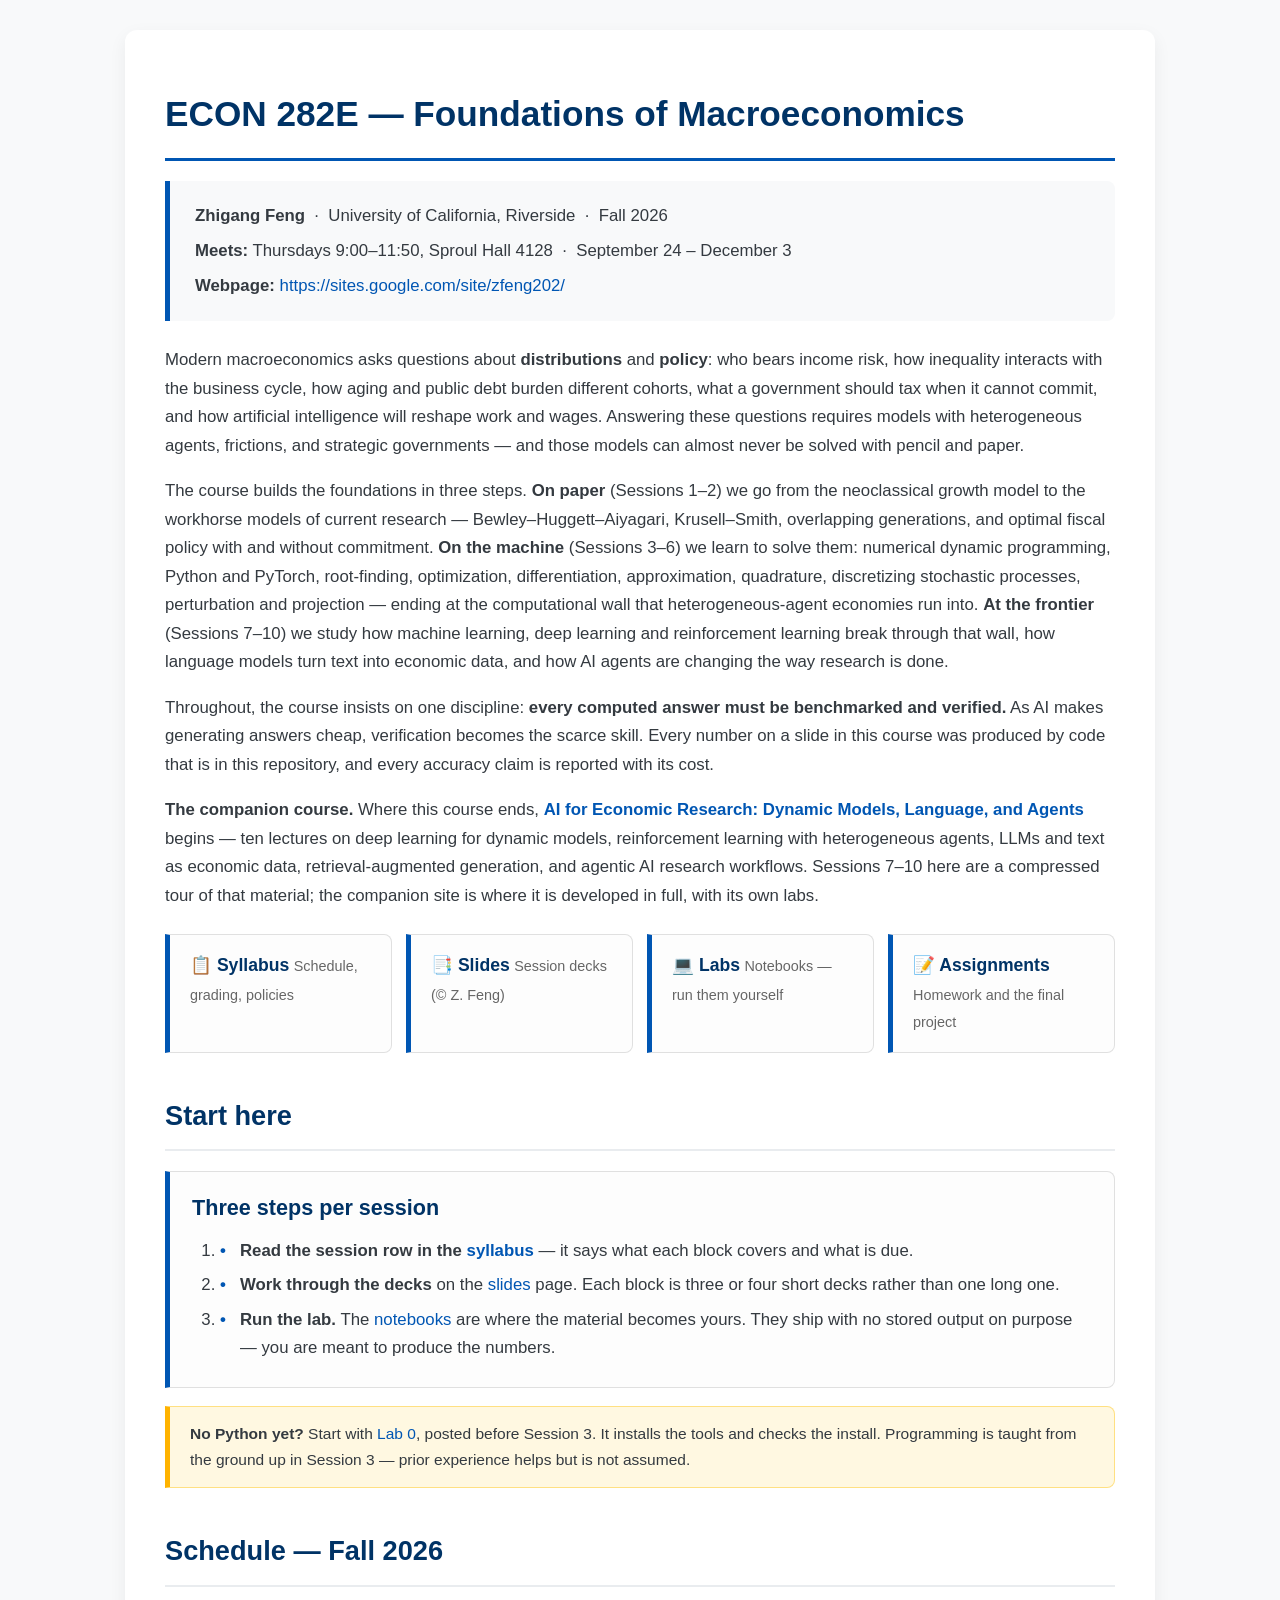
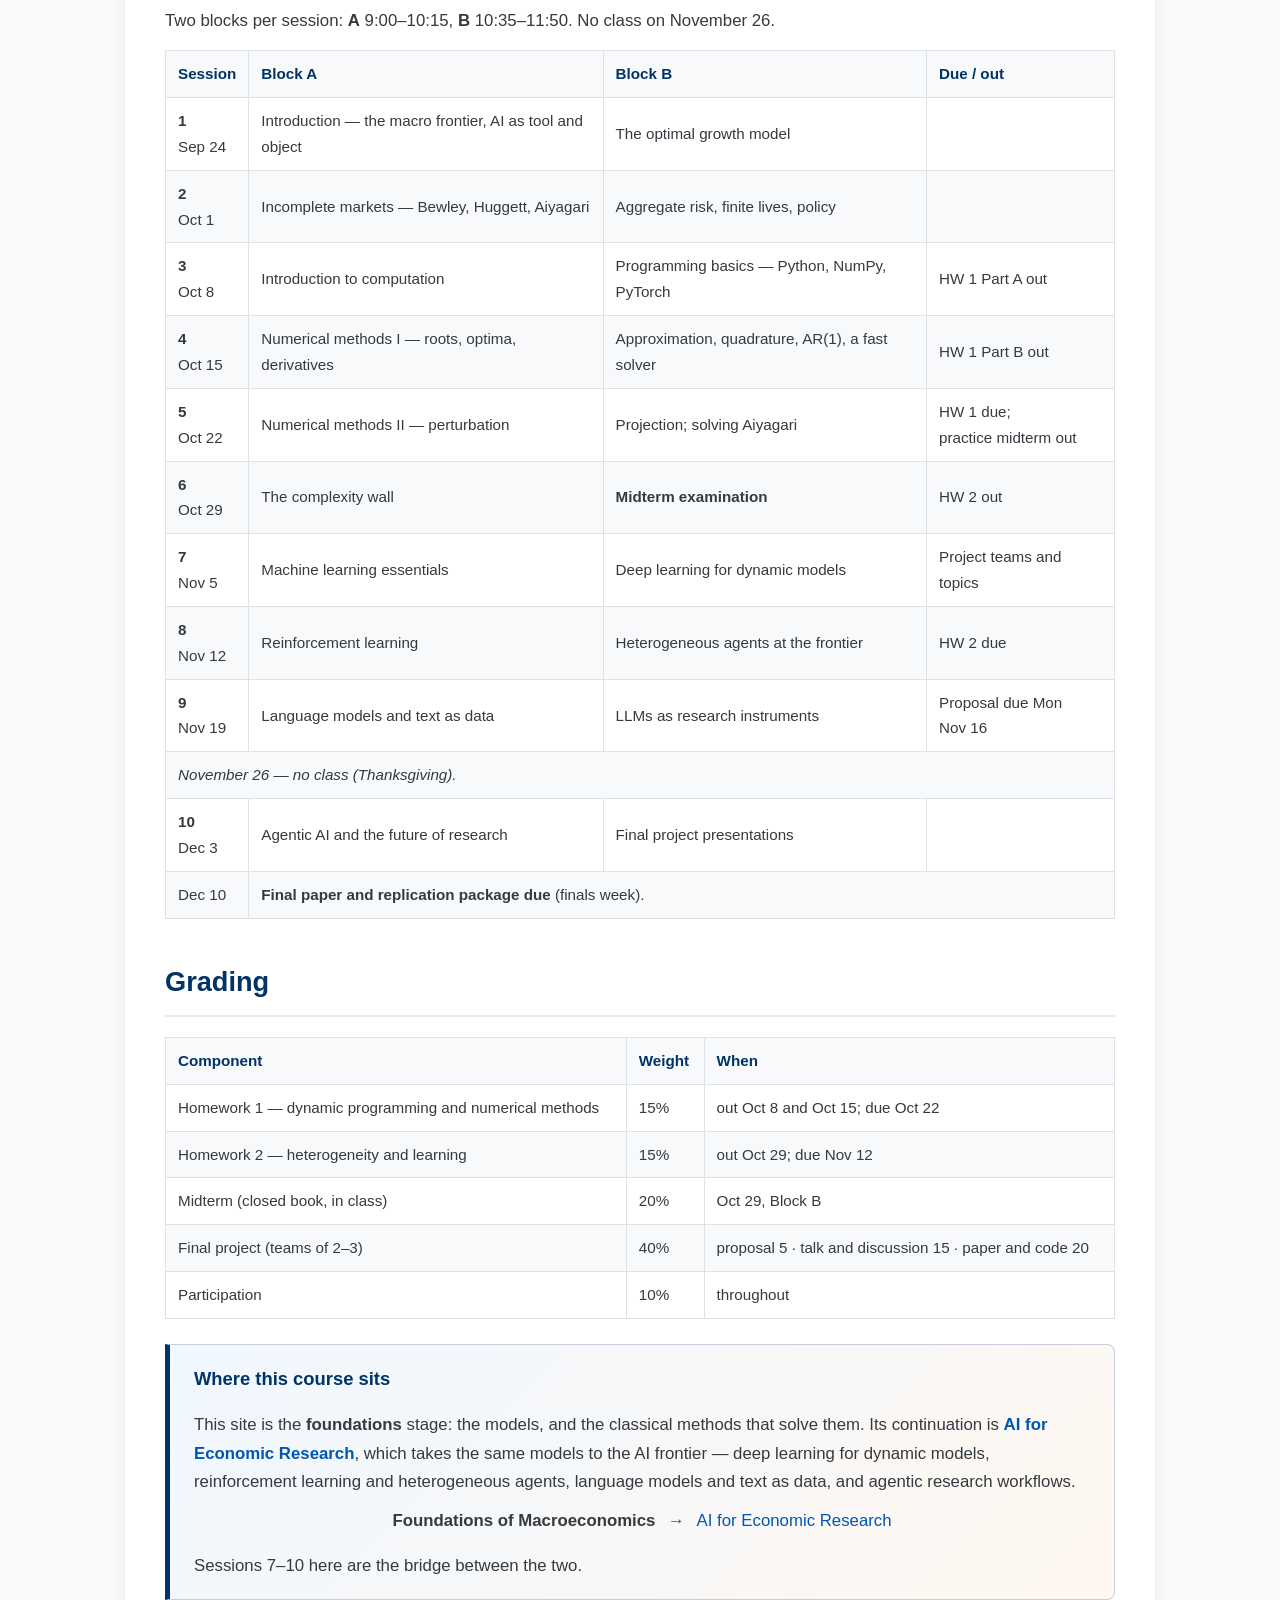
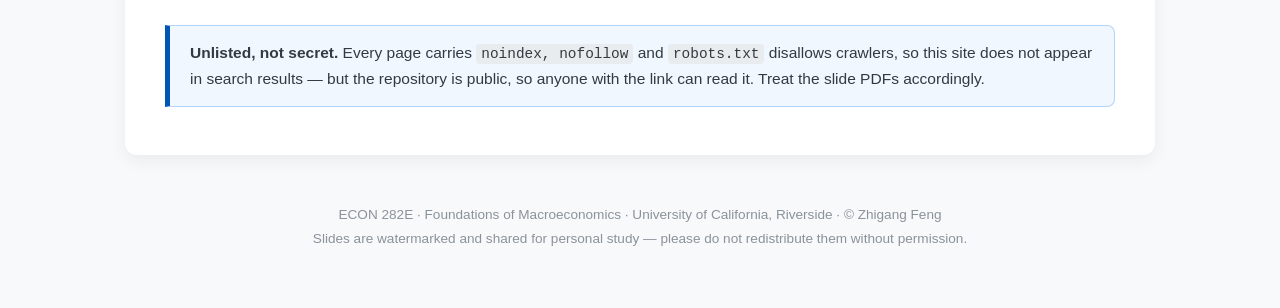
==== index.html @ b1c59f21 "Course site, and Sessions 1-4 materials GitHub Pages site for ECON 282E (UCR, Fall 2026): home, syll" ====
<!DOCTYPE html>
<html lang="en">
<head>
	<meta charset="UTF-8">
	<meta name="viewport" content="width=device-width, initial-scale=1.0">
	<meta name="robots" content="noindex, nofollow">
	<title>ECON 282E · Foundations of Macroeconomics</title>
	<link rel="stylesheet" href="assets/style.css">
</head>
<body>
	<div class="container">
		<h1>ECON&nbsp;282E &mdash; Foundations of Macroeconomics</h1>

		<div class="instructor-info">
			<p><strong>Zhigang Feng</strong> &nbsp;·&nbsp; University of California, Riverside &nbsp;·&nbsp; Fall&nbsp;2026</p>
			<p><strong>Meets:</strong> Thursdays 9:00&ndash;11:50, Sproul Hall 4128 &nbsp;·&nbsp; September&nbsp;24 &ndash; December&nbsp;3</p>
			<p><strong>Webpage:</strong> <a href="https://sites.google.com/site/zfeng202/" target="_blank" rel="noopener">https://sites.google.com/site/zfeng202/</a></p>
		</div>

		<p>Modern macroeconomics asks questions about <strong>distributions</strong> and
		<strong>policy</strong>: who bears income risk, how inequality interacts with the business
		cycle, how aging and public debt burden different cohorts, what a government should tax when
		it cannot commit, and how artificial intelligence will reshape work and wages. Answering
		these questions requires models with heterogeneous agents, frictions, and strategic
		governments &mdash; and those models can almost never be solved with pencil and paper.</p>

		<p>The course builds the foundations in three steps. <strong>On paper</strong> (Sessions
		1&ndash;2) we go from the neoclassical growth model to the workhorse models of current
		research &mdash; Bewley&ndash;Huggett&ndash;Aiyagari, Krusell&ndash;Smith, overlapping
		generations, and optimal fiscal policy with and without commitment. <strong>On the
		machine</strong> (Sessions 3&ndash;6) we learn to solve them: numerical dynamic programming,
		Python and PyTorch, root-finding, optimization, differentiation, approximation, quadrature,
		discretizing stochastic processes, perturbation and projection &mdash; ending at the
		computational wall that heterogeneous-agent economies run into. <strong>At the
		frontier</strong> (Sessions 7&ndash;10) we study how machine learning, deep learning and
		reinforcement learning break through that wall, how language models turn text into economic
		data, and how AI agents are changing the way research is done.</p>

		<p>Throughout, the course insists on one discipline: <strong>every computed answer must be
		benchmarked and verified.</strong> As AI makes generating answers cheap, verification becomes
		the scarce skill. Every number on a slide in this course was produced by code that is in this
		repository, and every accuracy claim is reported with its cost.</p>

		<p><strong>The companion course.</strong> Where this course ends, <strong><a
		href="https://github.com/vonzhg/AI-ECON-2026" target="_blank" rel="noopener">AI for Economic
		Research: Dynamic Models, Language, and Agents</a></strong> begins &mdash; ten lectures on
		deep learning for dynamic models, reinforcement learning with heterogeneous agents, LLMs and
		text as economic data, retrieval-augmented generation, and agentic AI research workflows.
		Sessions 7&ndash;10 here are a compressed tour of that material; the companion site is where
		it is developed in full, with its own labs.</p>

		<!-- Quick links -->
		<div class="quicklinks">
			<a class="quicklink" href="syllabus.html">
				<span class="ql-title">📋 Syllabus</span>
				<span class="ql-sub">Schedule, grading, policies</span>
			</a>
			<a class="quicklink" href="slides/index.html">
				<span class="ql-title">📑 Slides</span>
				<span class="ql-sub">Session decks (&copy; Z. Feng)</span>
			</a>
			<a class="quicklink" href="labs/index.html">
				<span class="ql-title">💻 Labs</span>
				<span class="ql-sub">Notebooks &mdash; run them yourself</span>
			</a>
			<a class="quicklink" href="assignments.html">
				<span class="ql-title">📝 Assignments</span>
				<span class="ql-sub">Homework and the final project</span>
			</a>
		</div>

		<!-- Start here -->
		<h2>Start here</h2>
		<div class="session-box">
			<h3>Three steps per session</h3>
			<ol style="list-style:decimal; padding-left:28px; margin:0;">
				<li><strong>Read the session row in the <a href="syllabus.html">syllabus</a></strong> &mdash;
					it says what each block covers and what is due.</li>
				<li><strong>Work through the decks</strong> on the <a href="slides/index.html">slides</a>
					page. Each block is three or four short decks rather than one long one.</li>
				<li><strong>Run the lab.</strong> The <a href="labs/index.html">notebooks</a> are where the
					material becomes yours. They ship with no stored output on purpose &mdash; you are meant
					to produce the numbers.</li>
			</ol>
		</div>

		<div class="notice">
			<strong>No Python yet?</strong> Start with
			<a href="labs/L00_Getting_Started.ipynb">Lab&nbsp;0</a>, posted before Session&nbsp;3. It
			installs the tools and checks the install. Programming is taught from the ground up in
			Session&nbsp;3 &mdash; prior experience helps but is not assumed.
		</div>

		<!-- Schedule -->
		<h2>Schedule &mdash; Fall&nbsp;2026</h2>
		<p>Two blocks per session: <strong>A</strong> 9:00&ndash;10:15, <strong>B</strong>
		10:35&ndash;11:50. No class on November&nbsp;26.</p>
		<table>
			<thead>
				<tr><th>Session</th><th>Block A</th><th>Block B</th><th>Due / out</th></tr>
			</thead>
			<tbody>
				<tr><td><strong>1</strong><br>Sep 24</td><td>Introduction &mdash; the macro frontier, AI as tool and object</td><td>The optimal growth model</td><td></td></tr>
				<tr><td><strong>2</strong><br>Oct 1</td><td>Incomplete markets &mdash; Bewley, Huggett, Aiyagari</td><td>Aggregate risk, finite lives, policy</td><td></td></tr>
				<tr><td><strong>3</strong><br>Oct 8</td><td>Introduction to computation</td><td>Programming basics &mdash; Python, NumPy, PyTorch</td><td>HW&nbsp;1&nbsp;Part&nbsp;A out</td></tr>
				<tr><td><strong>4</strong><br>Oct 15</td><td>Numerical methods I &mdash; roots, optima, derivatives</td><td>Approximation, quadrature, AR(1), a fast solver</td><td>HW&nbsp;1&nbsp;Part&nbsp;B out</td></tr>
				<tr><td><strong>5</strong><br>Oct 22</td><td>Numerical methods II &mdash; perturbation</td><td>Projection; solving Aiyagari</td><td>HW&nbsp;1 due;<br>practice midterm out</td></tr>
				<tr><td><strong>6</strong><br>Oct 29</td><td>The complexity wall</td><td><strong>Midterm examination</strong></td><td>HW&nbsp;2 out</td></tr>
				<tr><td><strong>7</strong><br>Nov 5</td><td>Machine learning essentials</td><td>Deep learning for dynamic models</td><td>Project teams and topics</td></tr>
				<tr><td><strong>8</strong><br>Nov 12</td><td>Reinforcement learning</td><td>Heterogeneous agents at the frontier</td><td>HW&nbsp;2 due</td></tr>
				<tr><td><strong>9</strong><br>Nov 19</td><td>Language models and text as data</td><td>LLMs as research instruments</td><td>Proposal due Mon Nov&nbsp;16</td></tr>
				<tr><td colspan="4"><em>November 26 &mdash; no class (Thanksgiving).</em></td></tr>
				<tr><td><strong>10</strong><br>Dec 3</td><td>Agentic AI and the future of research</td><td>Final project presentations</td><td></td></tr>
				<tr><td>Dec 10</td><td colspan="3"><strong>Final paper and replication package due</strong> (finals week).</td></tr>
			</tbody>
		</table>

		<!-- Grading -->
		<h2>Grading</h2>
		<table>
			<thead><tr><th>Component</th><th>Weight</th><th>When</th></tr></thead>
			<tbody>
				<tr><td>Homework 1 &mdash; dynamic programming and numerical methods</td><td>15%</td><td>out Oct 8 and Oct 15; due Oct 22</td></tr>
				<tr><td>Homework 2 &mdash; heterogeneity and learning</td><td>15%</td><td>out Oct 29; due Nov 12</td></tr>
				<tr><td>Midterm (closed book, in class)</td><td>20%</td><td>Oct 29, Block B</td></tr>
				<tr><td>Final project (teams of 2&ndash;3)</td><td>40%</td><td>proposal 5 · talk and discussion 15 · paper and code 20</td></tr>
				<tr><td>Participation</td><td>10%</td><td>throughout</td></tr>
			</tbody>
		</table>

		<!-- Ecosystem -->
		<div class="ecosystem-box">
			<h3>Where this course sits</h3>
			<p>This site is the <strong>foundations</strong> stage: the models, and the classical
			methods that solve them. Its continuation is
			<strong><a href="https://github.com/vonzhg/AI-ECON-2026" target="_blank" rel="noopener">AI
			for Economic Research</a></strong>, which takes the same models to the AI frontier &mdash;
			deep learning for dynamic models, reinforcement learning and heterogeneous agents, language
			models and text as data, and agentic research workflows.</p>
			<p style="text-align:center; font-size:1.05em; margin: 10px 0;">
				<strong>Foundations of Macroeconomics</strong>
				<span class="eco-arrow">&rarr;</span>
				<a href="https://github.com/vonzhg/AI-ECON-2026" target="_blank" rel="noopener">AI for Economic Research</a>
			</p>
			<p style="margin-bottom:0;">Sessions 7&ndash;10 here are the bridge between the two.</p>
		</div>

		<div class="notice info">
			<strong>Unlisted, not secret.</strong> Every page carries <code>noindex, nofollow</code> and
			<code>robots.txt</code> disallows crawlers, so this site does not appear in search results
			&mdash; but the repository is public, so anyone with the link can read it. Treat the slide
			PDFs accordingly.
		</div>
	</div>

	<div class="site-footer">
		ECON&nbsp;282E &middot; Foundations of Macroeconomics &middot; University of California, Riverside &middot; &copy; Zhigang Feng<br>
		Slides are watermarked and shared for personal study &mdash; please do not redistribute them without permission.
	</div>
</body>
</html>
---- assets/style.css ----
/* ============================================================
   AI for Economic Research — shared stylesheet
   Base rules carried over from the course syllabus so every
   page reads as one system; component classes added below.
   ============================================================ */

body {
	font-family: -apple-system, BlinkMacSystemFont, "Segoe UI", Roboto, Helvetica, Arial, sans-serif;
	line-height: 1.7;
	background-color: #f8f9fa;
	color: #343a40;
	margin: 0;
	padding: 0;
}
.container {
	max-width: 950px;
	margin: 30px auto;
	padding: 30px 40px;
	background-color: #ffffff;
	border-radius: 12px;
	box-shadow: 0 6px 18px rgba(0,0,0,0.06);
}
h1 {
	font-size: 2.2em;
	color: #003366;
	border-bottom: 3px solid #0056b3;
	padding-bottom: 15px;
	margin-bottom: 20px;
	font-weight: 700;
}
h2 {
	font-size: 1.7em;
	color: #003366;
	border-bottom: 2px solid #e9ecef;
	padding-bottom: 10px;
	margin-top: 40px;
	margin-bottom: 20px;
	font-weight: 600;
}
h3 {
	font-size: 1.35em;
	color: #0056b3;
	margin-top: 25px;
	margin-bottom: 10px;
	font-weight: 600;
}
.instructor-info {
	background-color: #f8f9fa;
	border-left: 5px solid #0056b3;
	padding: 15px 25px;
	margin-bottom: 25px;
	border-radius: 0 8px 8px 0;
}
.instructor-info p { margin: 6px 0; font-size: 1.05em; }
.instructor-info a { color: #0056b3; text-decoration: none; font-weight: 500; }
.instructor-info a:hover { text-decoration: underline; }
p, li { font-size: 1.05em; margin-bottom: 8px; }
ul { list-style-type: none; padding-left: 25px; }
li { position: relative; padding-left: 20px; margin-bottom: 6px; }
li::before {
	content: '\2022';
	color: #0056b3;
	font-weight: bold;
	display: inline-block;
	width: 1em;
	margin-left: -20px;
	position: absolute;
	top: 0;
}
ul ul { margin-top: 6px; padding-left: 20px; }
ul ul li::before { content: '\2013'; color: #555; font-weight: normal; }
code {
	font-family: "SFMono-Regular", Consolas, "Liberation Mono", Menlo, Courier, monospace;
	background-color: #e9ecef;
	padding: 2px 5px;
	border-radius: 4px;
	font-size: 0.93em;
}
.session-box {
	background-color: #fdfdfd;
	border: 1px solid #e0e0e0;
	border-left: 5px solid #0056b3;
	padding: 18px 22px;
	margin: 18px 0;
	border-radius: 0 8px 8px 0;
}
.session-box h3 { margin-top: 0; color: #003366; }
.session-meta { font-size: 0.95em; color: #555; margin-bottom: 10px; }
.lab-tag {
	display: inline-block;
	background-color: #fff3e0;
	border: 1px solid #ff9800;
	color: #e65100;
	padding: 2px 8px;
	border-radius: 4px;
	font-size: 0.85em;
	font-weight: 600;
}
.competency-box {
	background-color: #fdfdfd;
	border: 1px solid #e0e0e0;
	border-left: 5px solid #17a2b8;
	padding: 18px 22px;
	margin: 20px 0;
	border-radius: 0 8px 8px 0;
}
.competency-box h3 { margin-top: 0; color: #17a2b8; }
.ecosystem-box {
	background: linear-gradient(135deg, #f0f7ff 0%, #fff8f0 100%);
	border: 1px solid #ccd;
	border-left: 5px solid #003366;
	padding: 18px 24px;
	margin: 25px 0;
	border-radius: 0 8px 8px 0;
}
.ecosystem-box h3 { margin-top: 0; color: #003366; font-size: 1.15em; }
.ecosystem-box .eco-arrow { color: #0056b3; font-weight: 700; margin: 0 8px; }
.supp-box {
	background-color: #f0f7ff;
	border: 1px solid #b3d4fc;
	padding: 18px 22px;
	margin: 18px 0;
	border-radius: 8px;
}
.supp-box h3 { margin-top: 0; color: #003366; }
a { color: #0056b3; text-decoration: none; }
a:hover { text-decoration: underline; }
table {
	width: 100%;
	border-collapse: collapse;
	margin: 15px 0;
	font-size: 0.95em;
}
th, td { border: 1px solid #dee2e6; padding: 10px 12px; text-align: left; }
th { background-color: #f8f9fa; color: #003366; font-weight: 600; }
tr:nth-child(even) { background-color: #f8f9fa; }

/* ============================================================
   Component classes — landing / slides / labs pages
   ============================================================ */

/* Top navigation bar */
.topnav {
	display: flex;
	flex-wrap: wrap;
	gap: 8px 18px;
	align-items: center;
	font-size: 0.98em;
	margin: -6px 0 22px;
	padding-bottom: 14px;
	border-bottom: 1px solid #e9ecef;
}
.topnav a { font-weight: 600; }
.topnav .sep { color: #ced4da; }
.topnav .home { color: #003366; }

/* Quick-link buttons row on the landing page */
.quicklinks {
	display: grid;
	grid-template-columns: repeat(auto-fit, minmax(180px, 1fr));
	gap: 14px;
	margin: 24px 0 8px;
}
.quicklink {
	display: block;
	text-decoration: none;
	background: #fdfdfd;
	border: 1px solid #e0e0e0;
	border-left: 5px solid #0056b3;
	border-radius: 0 8px 8px 0;
	padding: 16px 20px;
	transition: box-shadow .15s, transform .15s;
}
.quicklink:hover { box-shadow: 0 4px 12px rgba(0,0,0,0.08); transform: translateY(-1px); text-decoration: none; }
.quicklink .ql-title { font-weight: 700; color: #003366; font-size: 1.1em; }
.quicklink .ql-sub { color: #666; font-size: 0.9em; }

/* Lecture card grid */
.lecture-grid {
	display: grid;
	grid-template-columns: repeat(auto-fill, minmax(260px, 1fr));
	gap: 16px;
	margin: 18px 0;
}
.lecture-card {
	border: 1px solid #e0e0e0;
	border-radius: 8px;
	padding: 16px 18px;
	background: #fdfdfd;
}
.lecture-card .lec-num {
	font-size: 0.8em;
	font-weight: 700;
	color: #0056b3;
	letter-spacing: .05em;
	text-transform: uppercase;
}
.lecture-card .lec-title { font-weight: 600; color: #003366; margin: 2px 0 10px; display: block; }
.lecture-card .lec-links { font-size: 0.92em; }
.lecture-card .lec-links a { margin-right: 12px; }

/* Status badges */
.badge {
	display: inline-block;
	padding: 1px 8px;
	border-radius: 20px;
	font-size: 0.78em;
	font-weight: 600;
	vertical-align: middle;
}
.badge-ready { background: #e6f4ea; border: 1px solid #34a853; color: #137333; }
.badge-soon  { background: #f1f3f4; border: 1px solid #bdc1c6; color: #5f6368; }
.badge-lock  { background: #fff3e0; border: 1px solid #ff9800; color: #e65100; }

/* Codespaces / action button */
.btn {
	display: inline-block;
	background: #0056b3;
	color: #fff !important;
	padding: 9px 16px;
	border-radius: 6px;
	font-weight: 600;
	font-size: 0.95em;
	text-decoration: none;
}
.btn:hover { background: #003f86; text-decoration: none; }
.btn-ghost { background: #fff; color: #0056b3 !important; border: 1px solid #0056b3; }
.btn-ghost:hover { background: #f0f7ff; }

/* Download / resource list rows */
.res-row {
	display: flex;
	flex-wrap: wrap;
	align-items: center;
	gap: 10px 14px;
	padding: 12px 0;
	border-bottom: 1px solid #eee;
}
.res-row:last-child { border-bottom: none; }
.res-row .res-name { font-weight: 600; color: #003366; flex: 1; min-width: 200px; }

/* Callout / notice box */
.notice {
	background: #fff8e1;
	border: 1px solid #ffe082;
	border-left: 5px solid #ffb300;
	border-radius: 0 8px 8px 0;
	padding: 14px 20px;
	margin: 18px 0;
	font-size: 0.97em;
}
.notice.info { background: #f0f7ff; border-color: #b3d4fc; border-left-color: #0056b3; }

/* Footer */
.site-footer {
	max-width: 950px;
	margin: 0 auto 40px;
	padding: 18px 40px;
	color: #8a929a;
	font-size: 0.85em;
	text-align: center;
}

@media (max-width: 640px) {
	.container { margin: 12px; padding: 20px 18px; }
	h1 { font-size: 1.7em; }
}
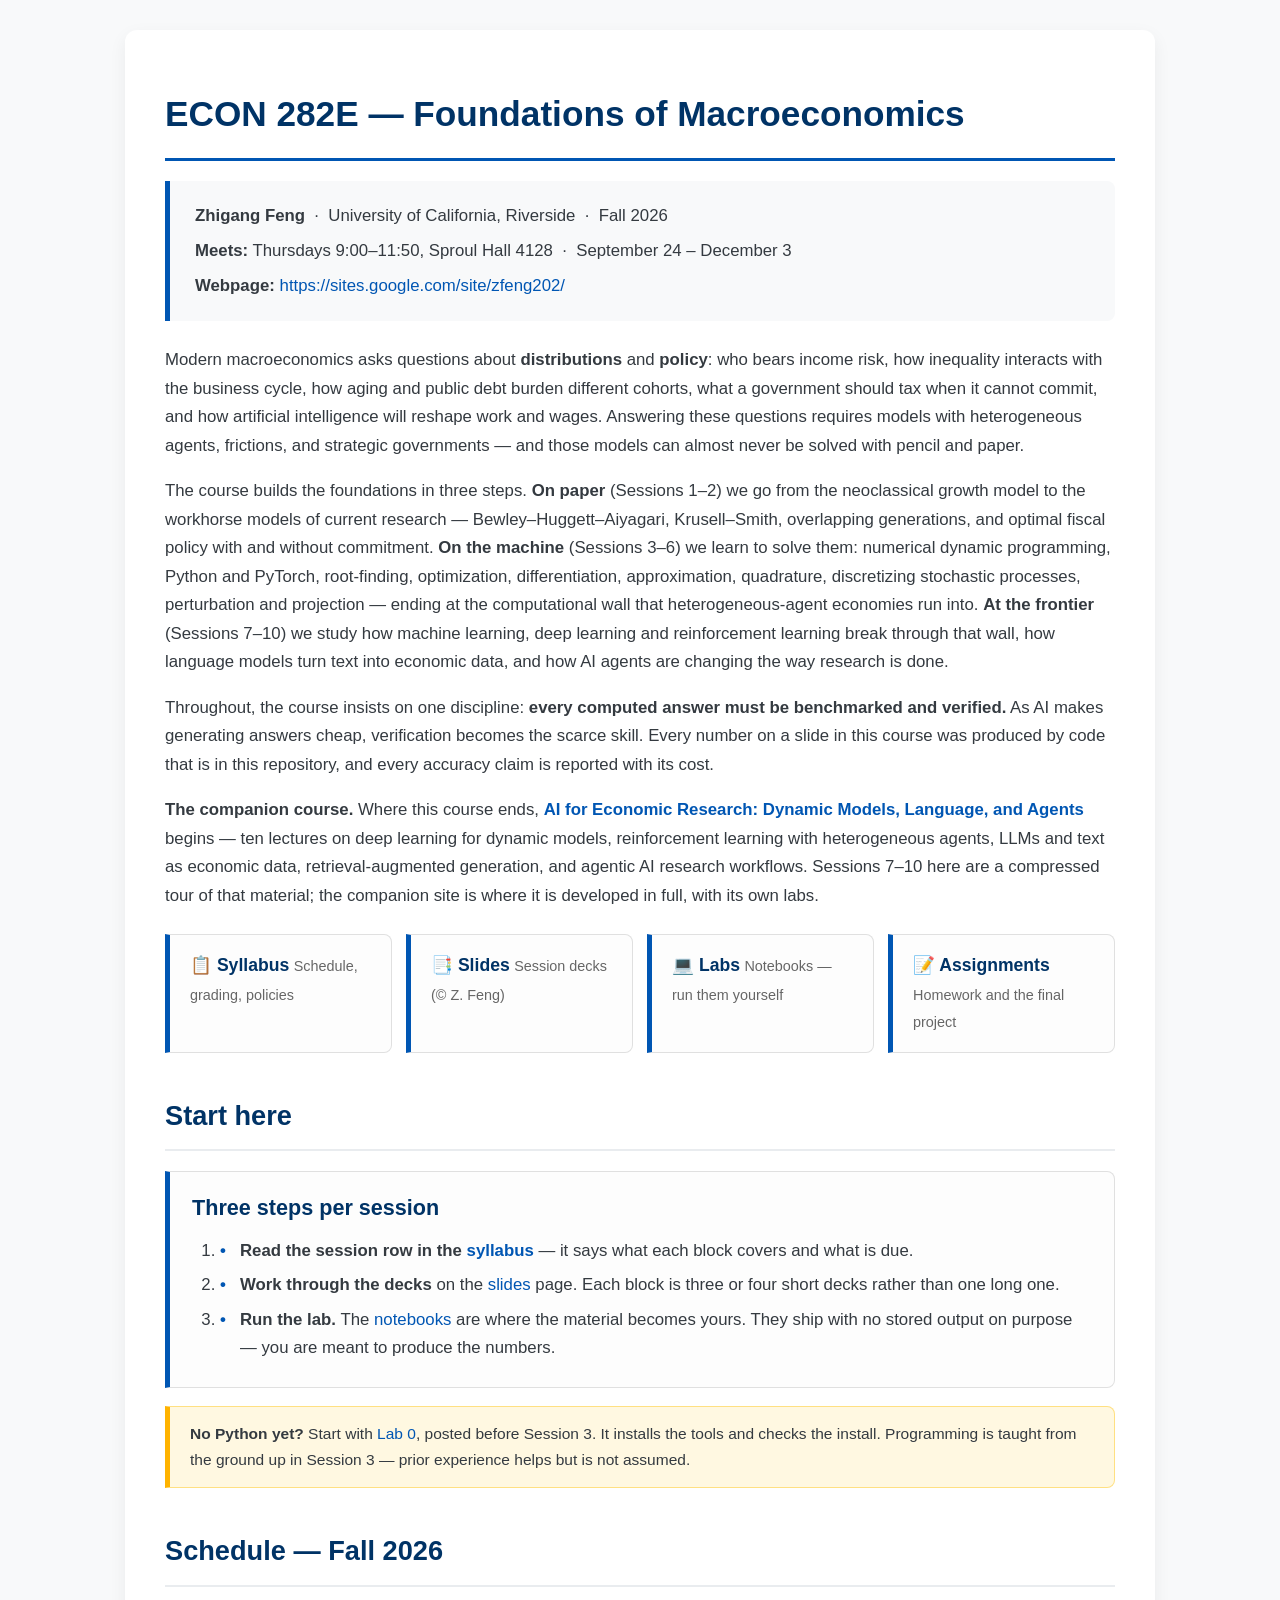
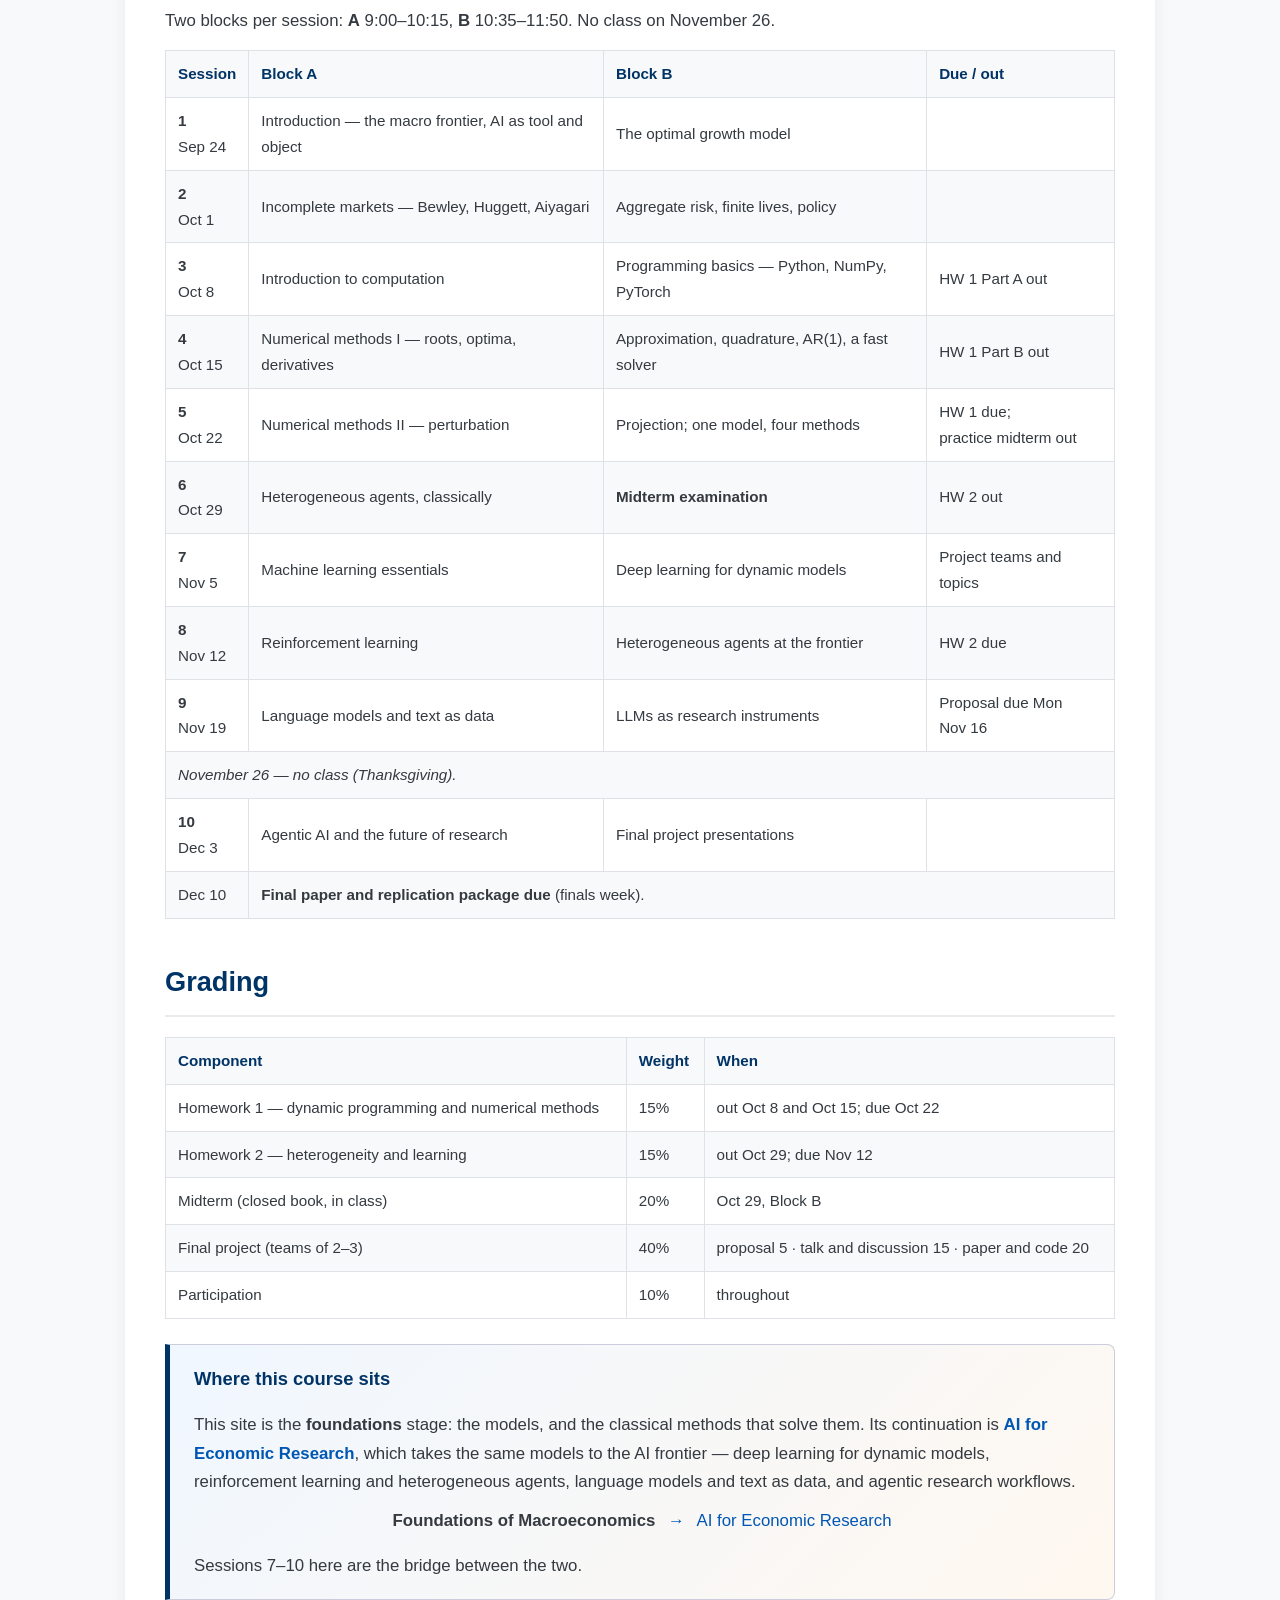
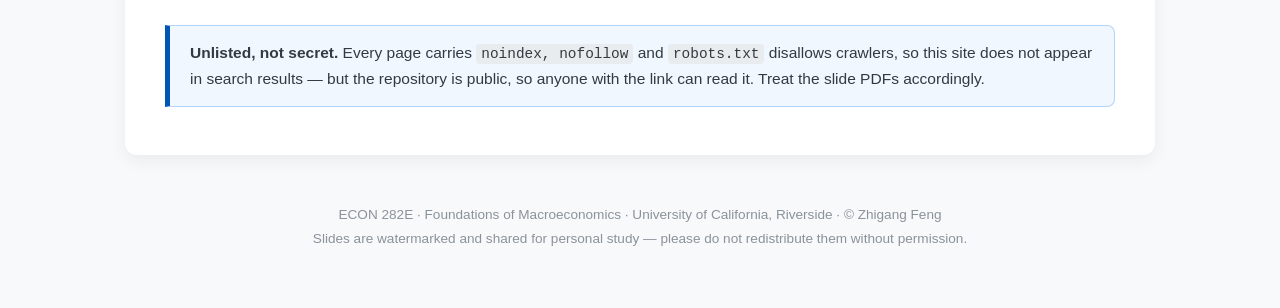
==== commit d5ec9e11: "Sessions 5 and 7, labs L05 and L07, and site updates Session 5 (perturbation and projection): twelve" ====
--- a/index.html
+++ b/index.html
@@ -104,8 +104,8 @@
 				<tr><td><strong>2</strong><br>Oct 1</td><td>Incomplete markets &mdash; Bewley, Huggett, Aiyagari</td><td>Aggregate risk, finite lives, policy</td><td></td></tr>
 				<tr><td><strong>3</strong><br>Oct 8</td><td>Introduction to computation</td><td>Programming basics &mdash; Python, NumPy, PyTorch</td><td>HW&nbsp;1&nbsp;Part&nbsp;A out</td></tr>
 				<tr><td><strong>4</strong><br>Oct 15</td><td>Numerical methods I &mdash; roots, optima, derivatives</td><td>Approximation, quadrature, AR(1), a fast solver</td><td>HW&nbsp;1&nbsp;Part&nbsp;B out</td></tr>
-				<tr><td><strong>5</strong><br>Oct 22</td><td>Numerical methods II &mdash; perturbation</td><td>Projection; solving Aiyagari</td><td>HW&nbsp;1 due;<br>practice midterm out</td></tr>
-				<tr><td><strong>6</strong><br>Oct 29</td><td>The complexity wall</td><td><strong>Midterm examination</strong></td><td>HW&nbsp;2 out</td></tr>
+				<tr><td><strong>5</strong><br>Oct 22</td><td>Numerical methods II &mdash; perturbation</td><td>Projection; one model, four methods</td><td>HW&nbsp;1 due;<br>practice midterm out</td></tr>
+				<tr><td><strong>6</strong><br>Oct 29</td><td>Heterogeneous agents, classically</td><td><strong>Midterm examination</strong></td><td>HW&nbsp;2 out</td></tr>
 				<tr><td><strong>7</strong><br>Nov 5</td><td>Machine learning essentials</td><td>Deep learning for dynamic models</td><td>Project teams and topics</td></tr>
 				<tr><td><strong>8</strong><br>Nov 12</td><td>Reinforcement learning</td><td>Heterogeneous agents at the frontier</td><td>HW&nbsp;2 due</td></tr>
 				<tr><td><strong>9</strong><br>Nov 19</td><td>Language models and text as data</td><td>LLMs as research instruments</td><td>Proposal due Mon Nov&nbsp;16</td></tr>
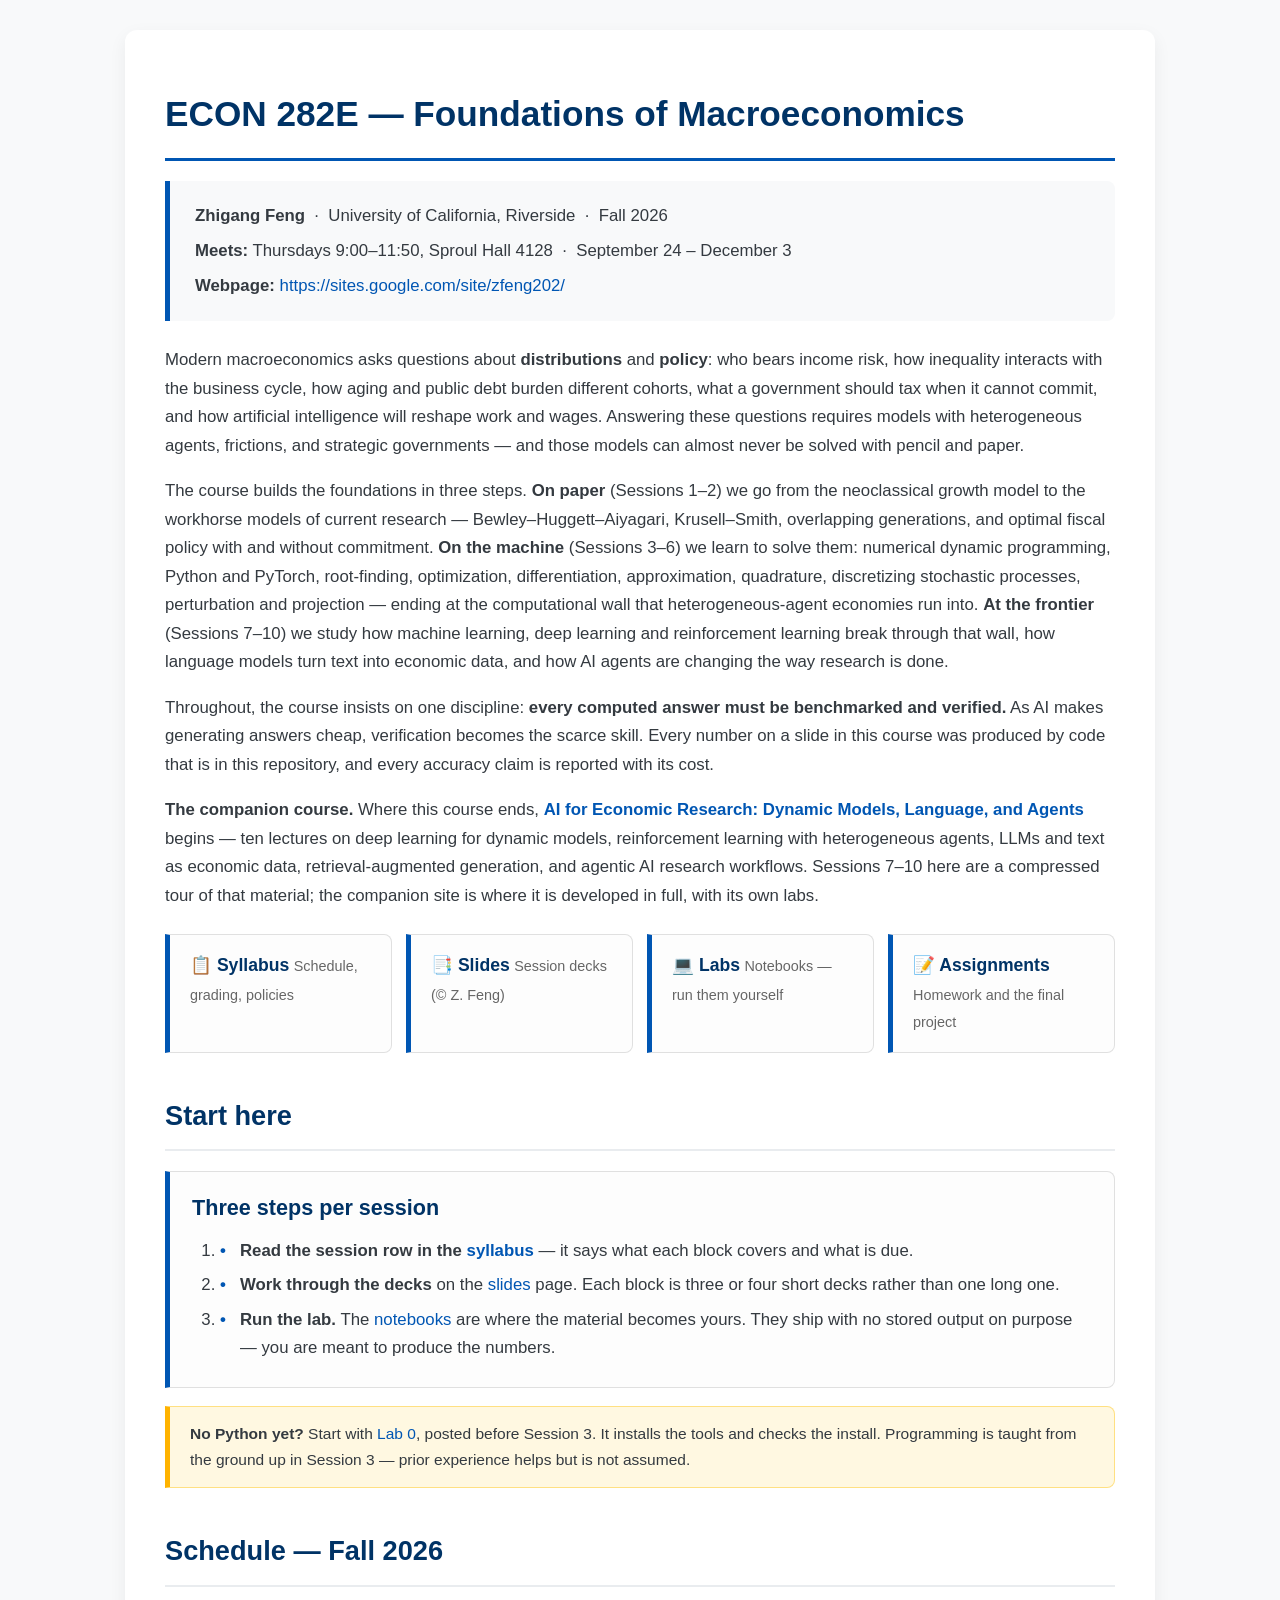
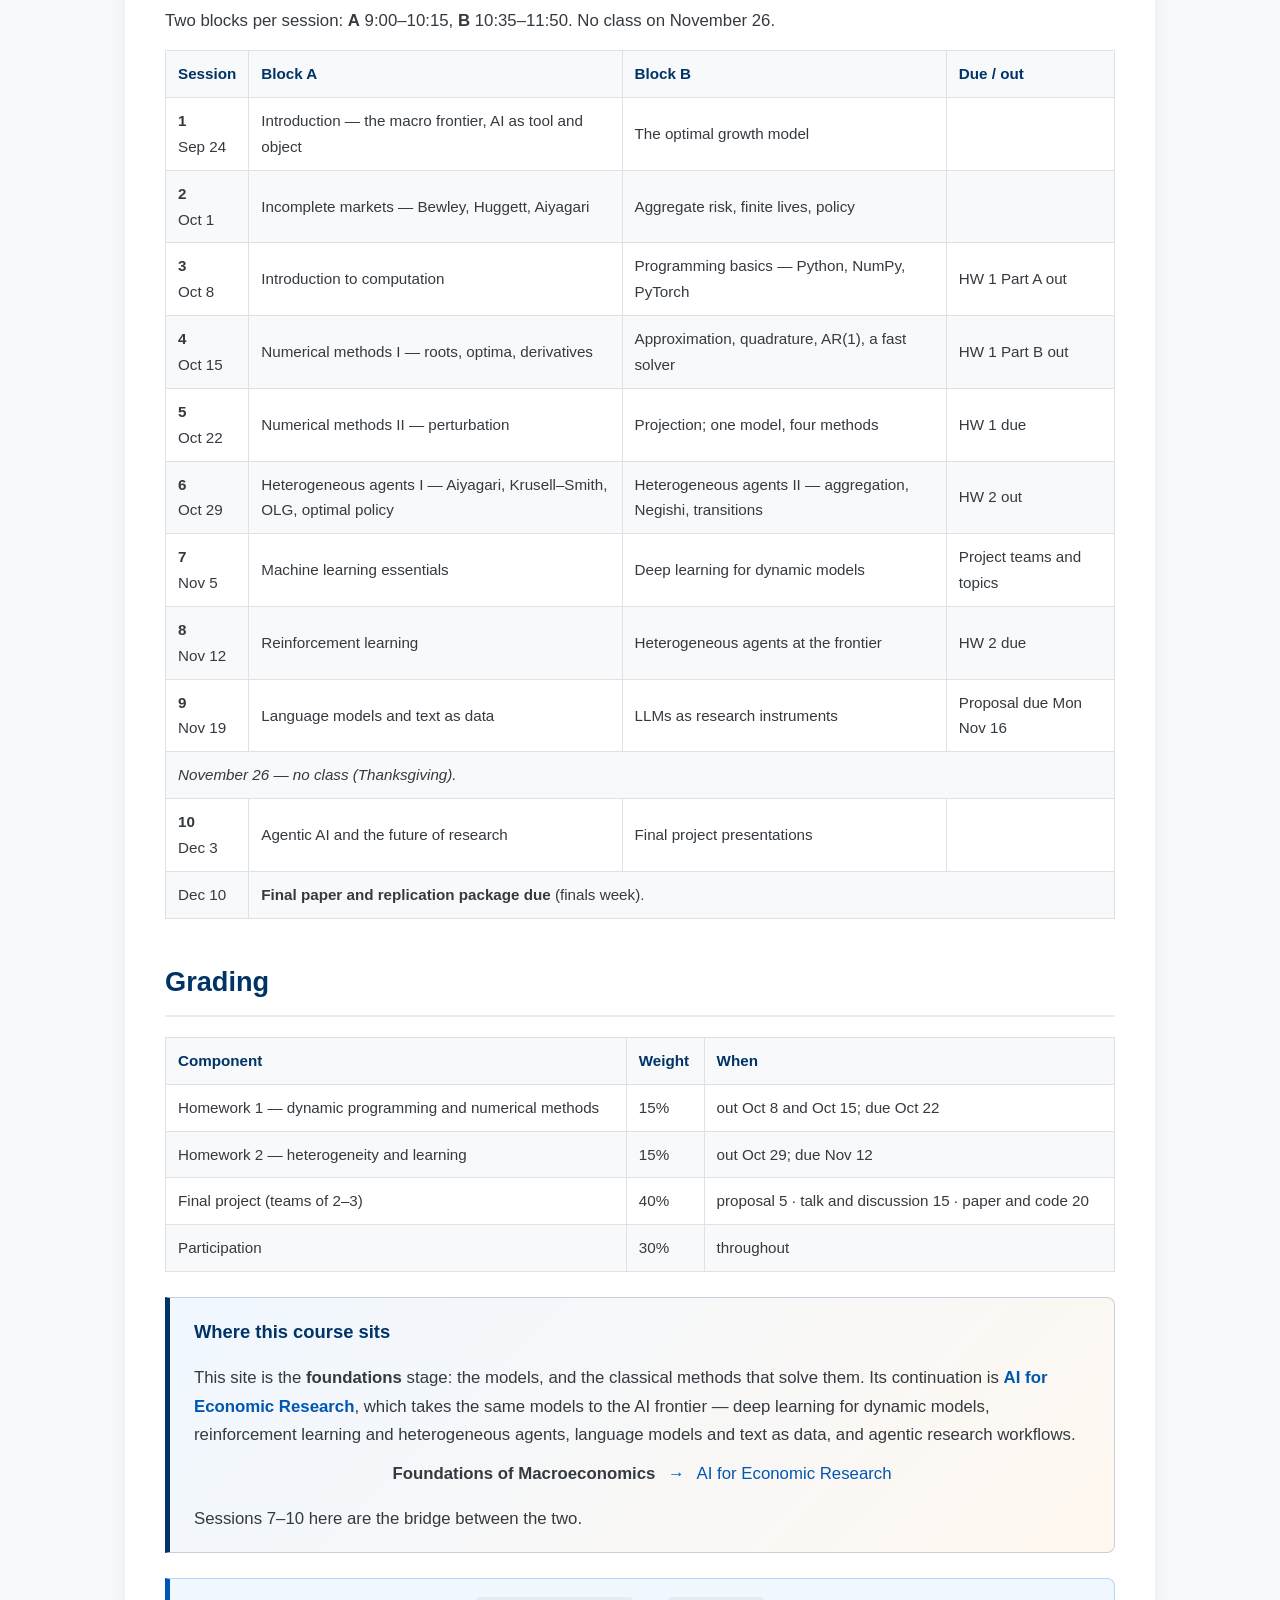
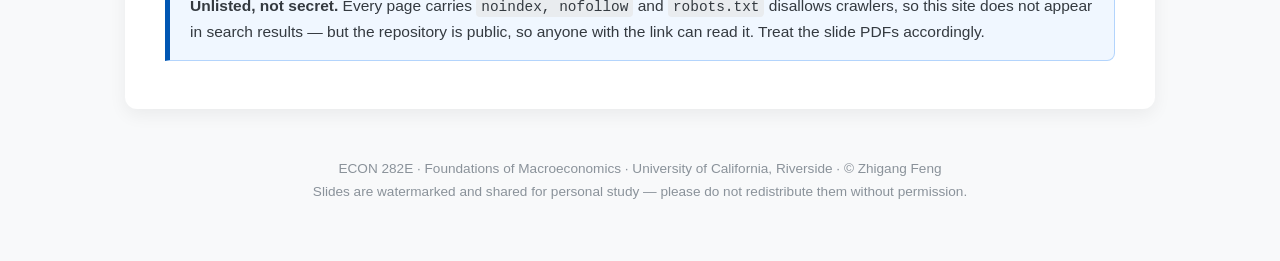
==== commit 15b0ff34: "Drop the midterm; participation becomes 30%; Session 6 is HA I and II No examination in the course. " ====
--- a/index.html
+++ b/index.html
@@ -104,8 +104,8 @@
 				<tr><td><strong>2</strong><br>Oct 1</td><td>Incomplete markets &mdash; Bewley, Huggett, Aiyagari</td><td>Aggregate risk, finite lives, policy</td><td></td></tr>
 				<tr><td><strong>3</strong><br>Oct 8</td><td>Introduction to computation</td><td>Programming basics &mdash; Python, NumPy, PyTorch</td><td>HW&nbsp;1&nbsp;Part&nbsp;A out</td></tr>
 				<tr><td><strong>4</strong><br>Oct 15</td><td>Numerical methods I &mdash; roots, optima, derivatives</td><td>Approximation, quadrature, AR(1), a fast solver</td><td>HW&nbsp;1&nbsp;Part&nbsp;B out</td></tr>
-				<tr><td><strong>5</strong><br>Oct 22</td><td>Numerical methods II &mdash; perturbation</td><td>Projection; one model, four methods</td><td>HW&nbsp;1 due;<br>practice midterm out</td></tr>
-				<tr><td><strong>6</strong><br>Oct 29</td><td>Heterogeneous agents, classically</td><td><strong>Midterm examination</strong></td><td>HW&nbsp;2 out</td></tr>
+				<tr><td><strong>5</strong><br>Oct 22</td><td>Numerical methods II &mdash; perturbation</td><td>Projection; one model, four methods</td><td>HW&nbsp;1 due</td></tr>
+				<tr><td><strong>6</strong><br>Oct 29</td><td>Heterogeneous agents I &mdash; Aiyagari, Krusell&ndash;Smith, OLG, optimal policy</td><td>Heterogeneous agents II &mdash; aggregation, Negishi, transitions</td><td>HW&nbsp;2 out</td></tr>
 				<tr><td><strong>7</strong><br>Nov 5</td><td>Machine learning essentials</td><td>Deep learning for dynamic models</td><td>Project teams and topics</td></tr>
 				<tr><td><strong>8</strong><br>Nov 12</td><td>Reinforcement learning</td><td>Heterogeneous agents at the frontier</td><td>HW&nbsp;2 due</td></tr>
 				<tr><td><strong>9</strong><br>Nov 19</td><td>Language models and text as data</td><td>LLMs as research instruments</td><td>Proposal due Mon Nov&nbsp;16</td></tr>
@@ -122,9 +122,8 @@
 			<tbody>
 				<tr><td>Homework 1 &mdash; dynamic programming and numerical methods</td><td>15%</td><td>out Oct 8 and Oct 15; due Oct 22</td></tr>
 				<tr><td>Homework 2 &mdash; heterogeneity and learning</td><td>15%</td><td>out Oct 29; due Nov 12</td></tr>
-				<tr><td>Midterm (closed book, in class)</td><td>20%</td><td>Oct 29, Block B</td></tr>
 				<tr><td>Final project (teams of 2&ndash;3)</td><td>40%</td><td>proposal 5 · talk and discussion 15 · paper and code 20</td></tr>
-				<tr><td>Participation</td><td>10%</td><td>throughout</td></tr>
+				<tr><td>Participation</td><td>30%</td><td>throughout</td></tr>
 			</tbody>
 		</table>
 
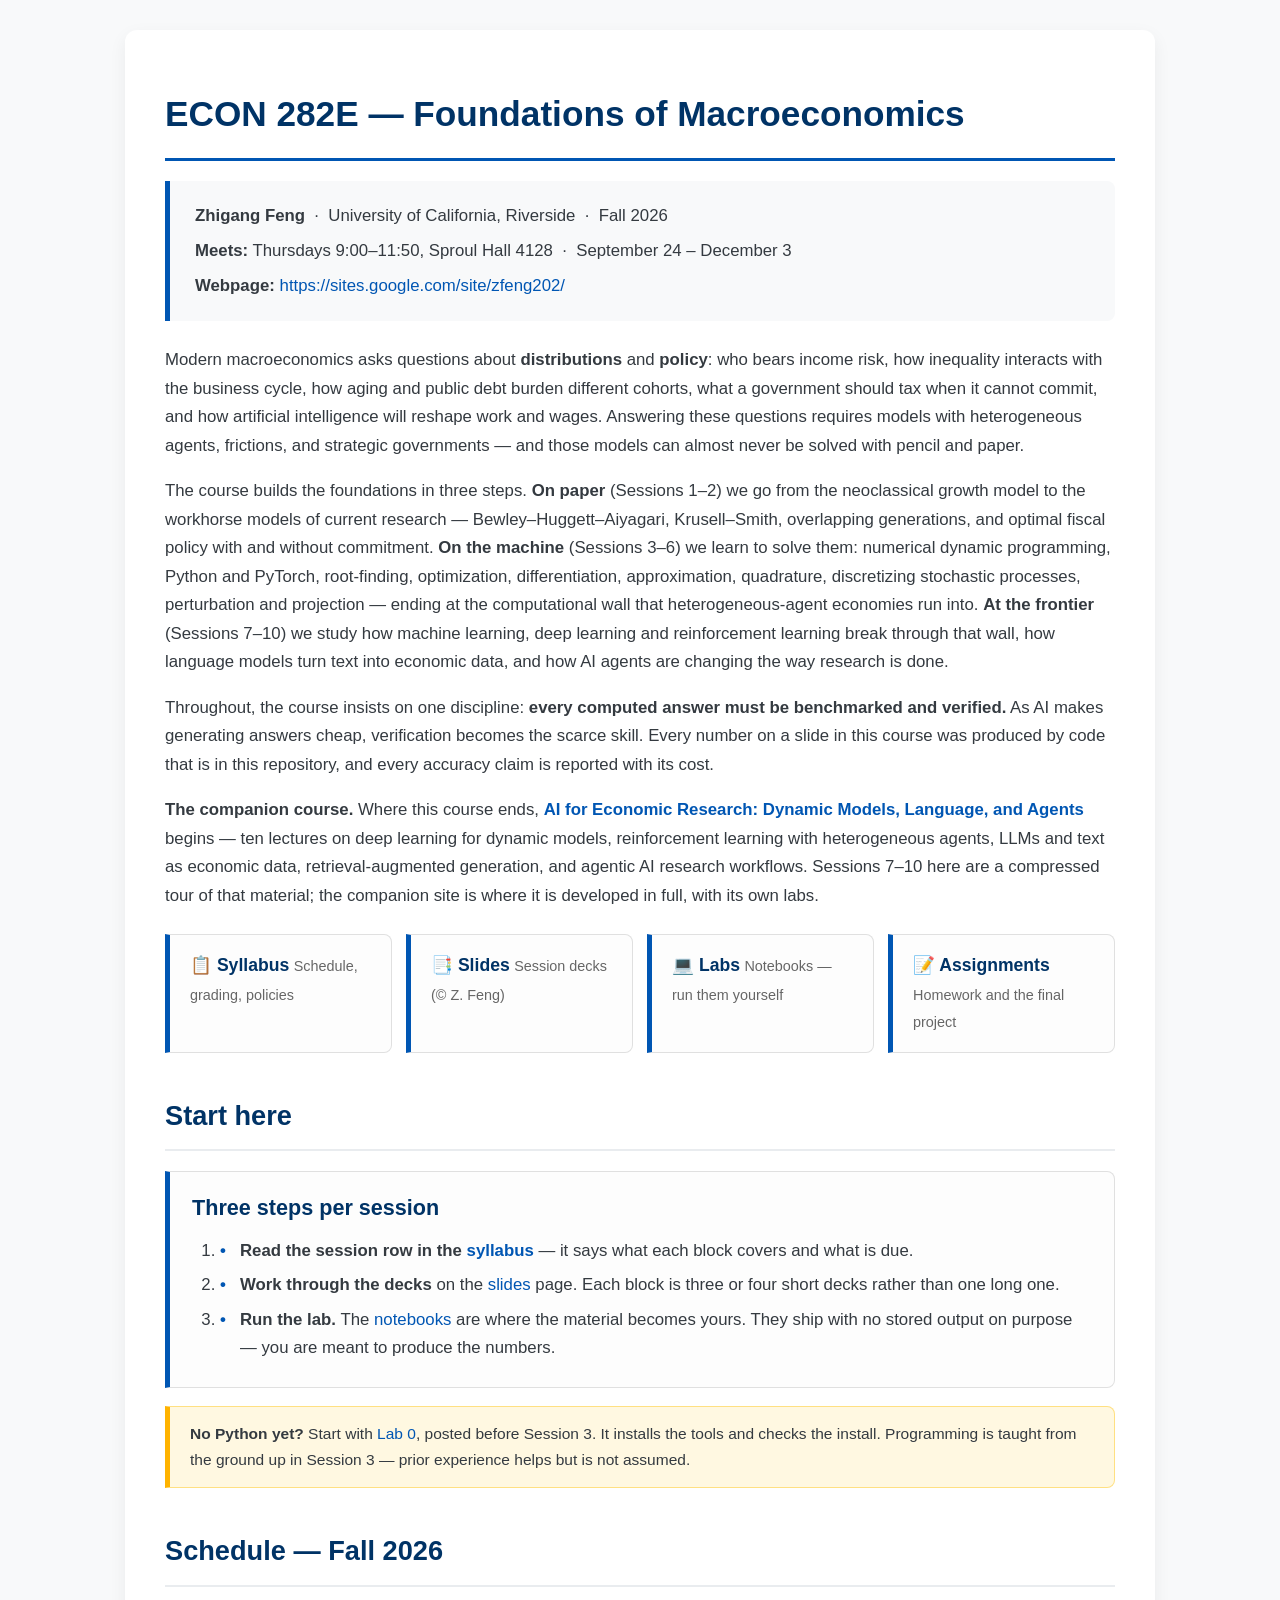
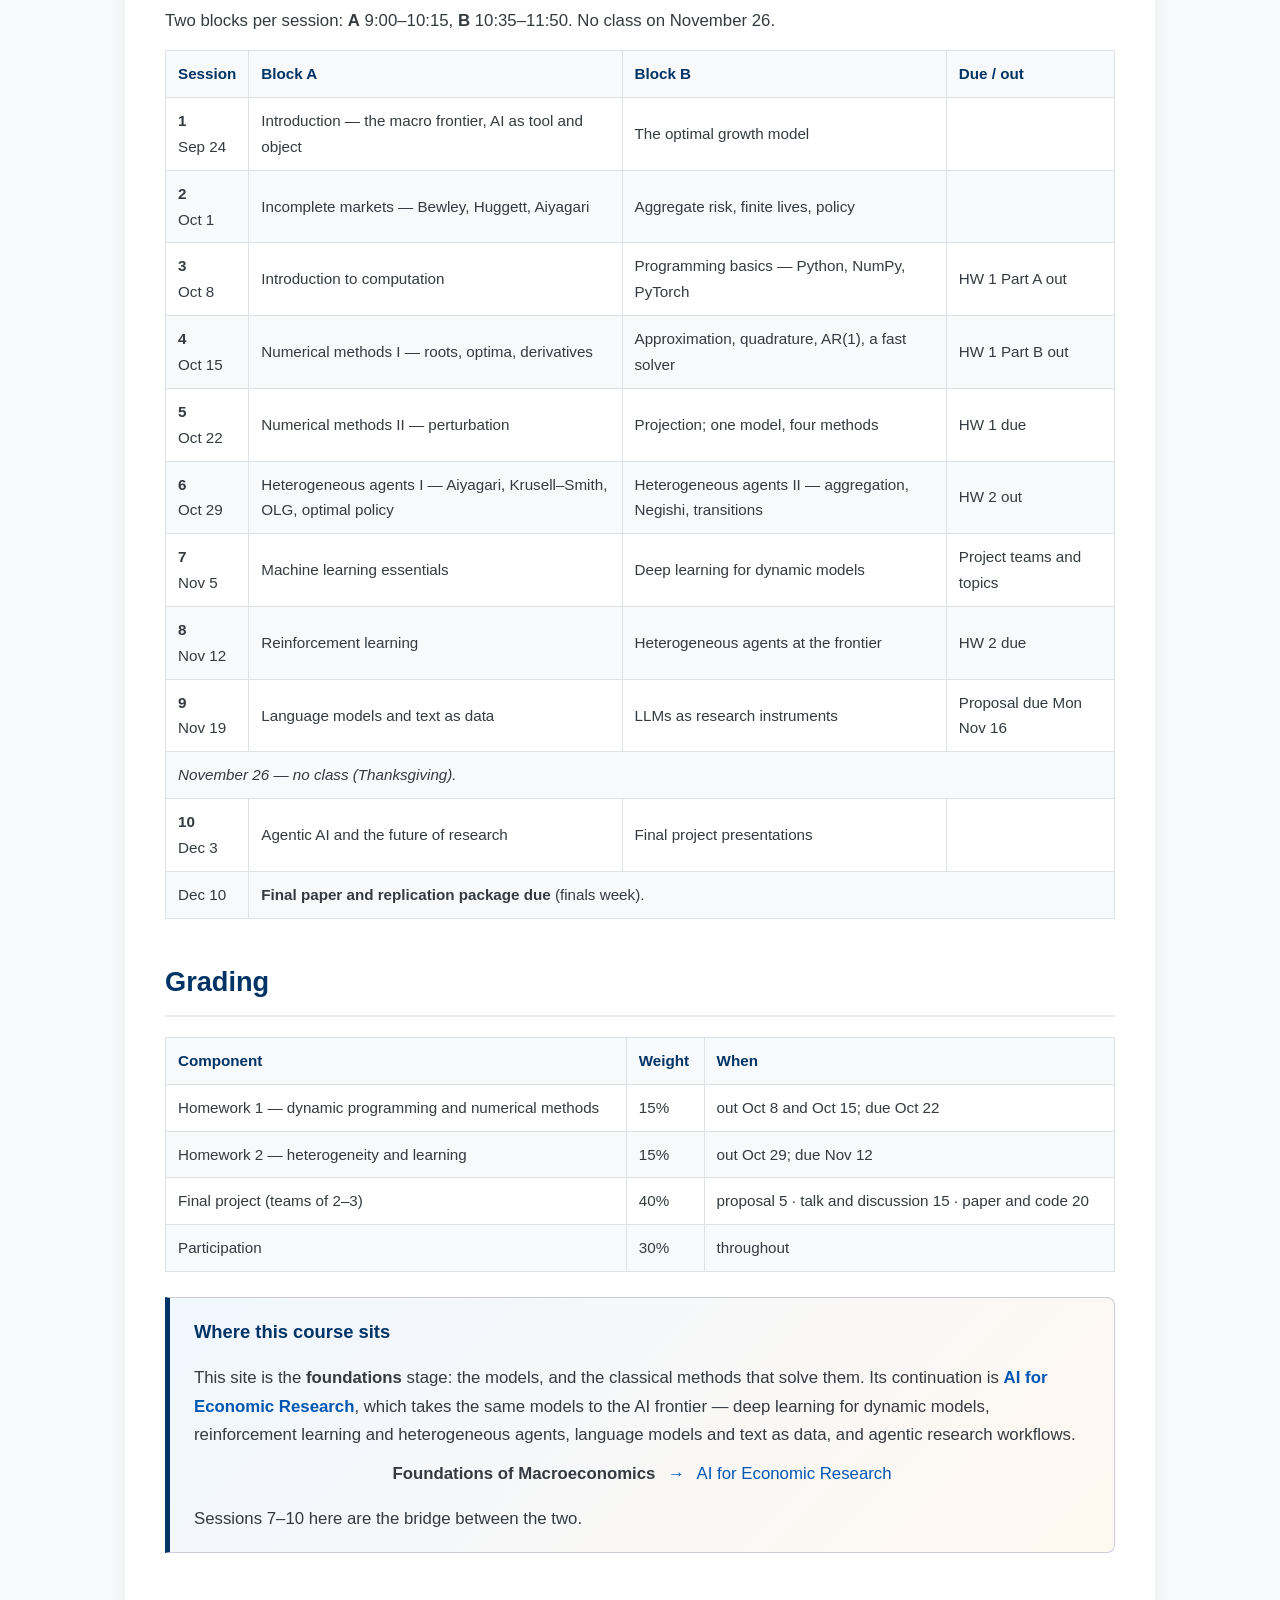
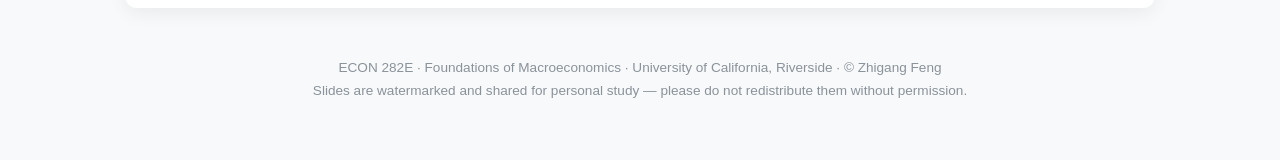
==== commit 24caac82: "Remove the 'Unlisted, not secret' notice from the home page Co-Authored-By: Claude Opus 5.5 (1M cont" ====
--- a/index.html
+++ b/index.html
@@ -143,13 +143,6 @@
 			</p>
 			<p style="margin-bottom:0;">Sessions 7&ndash;10 here are the bridge between the two.</p>
 		</div>
-
-		<div class="notice info">
-			<strong>Unlisted, not secret.</strong> Every page carries <code>noindex, nofollow</code> and
-			<code>robots.txt</code> disallows crawlers, so this site does not appear in search results
-			&mdash; but the repository is public, so anyone with the link can read it. Treat the slide
-			PDFs accordingly.
-		</div>
 	</div>
 
 	<div class="site-footer">
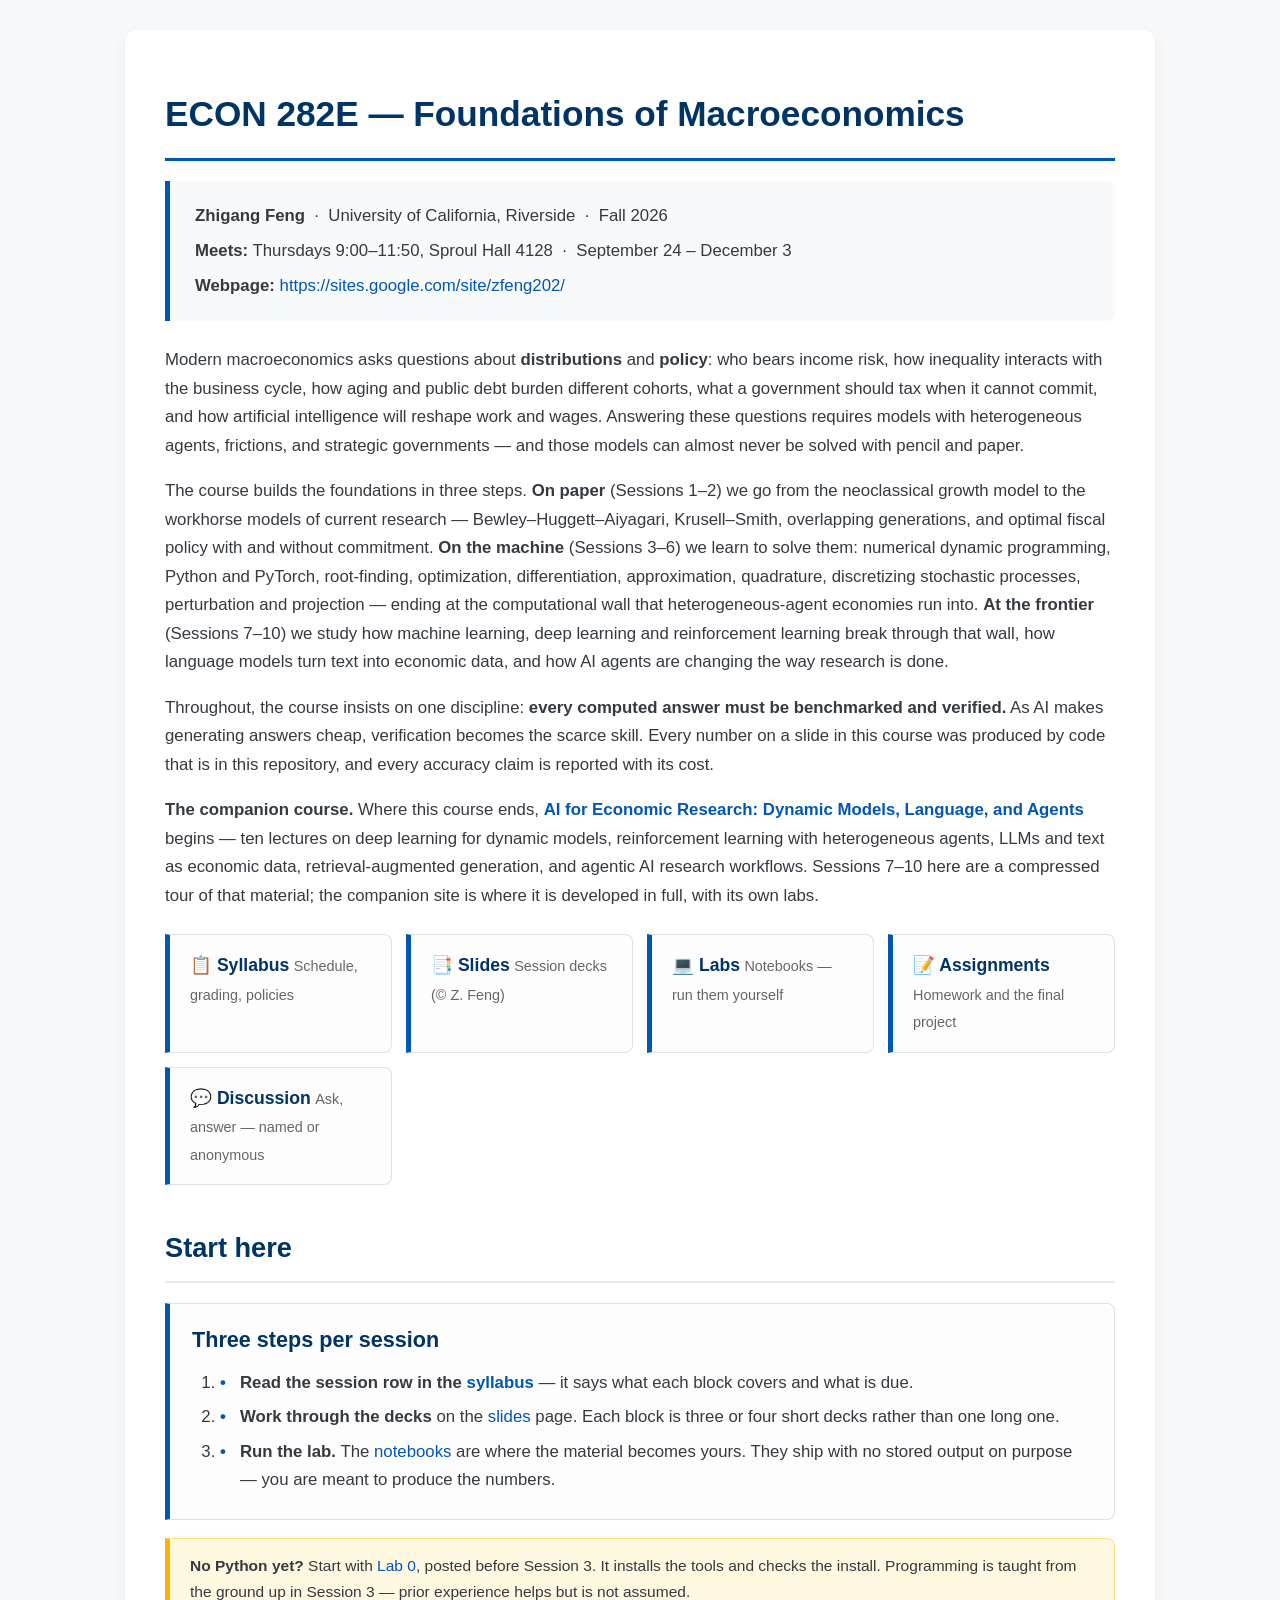
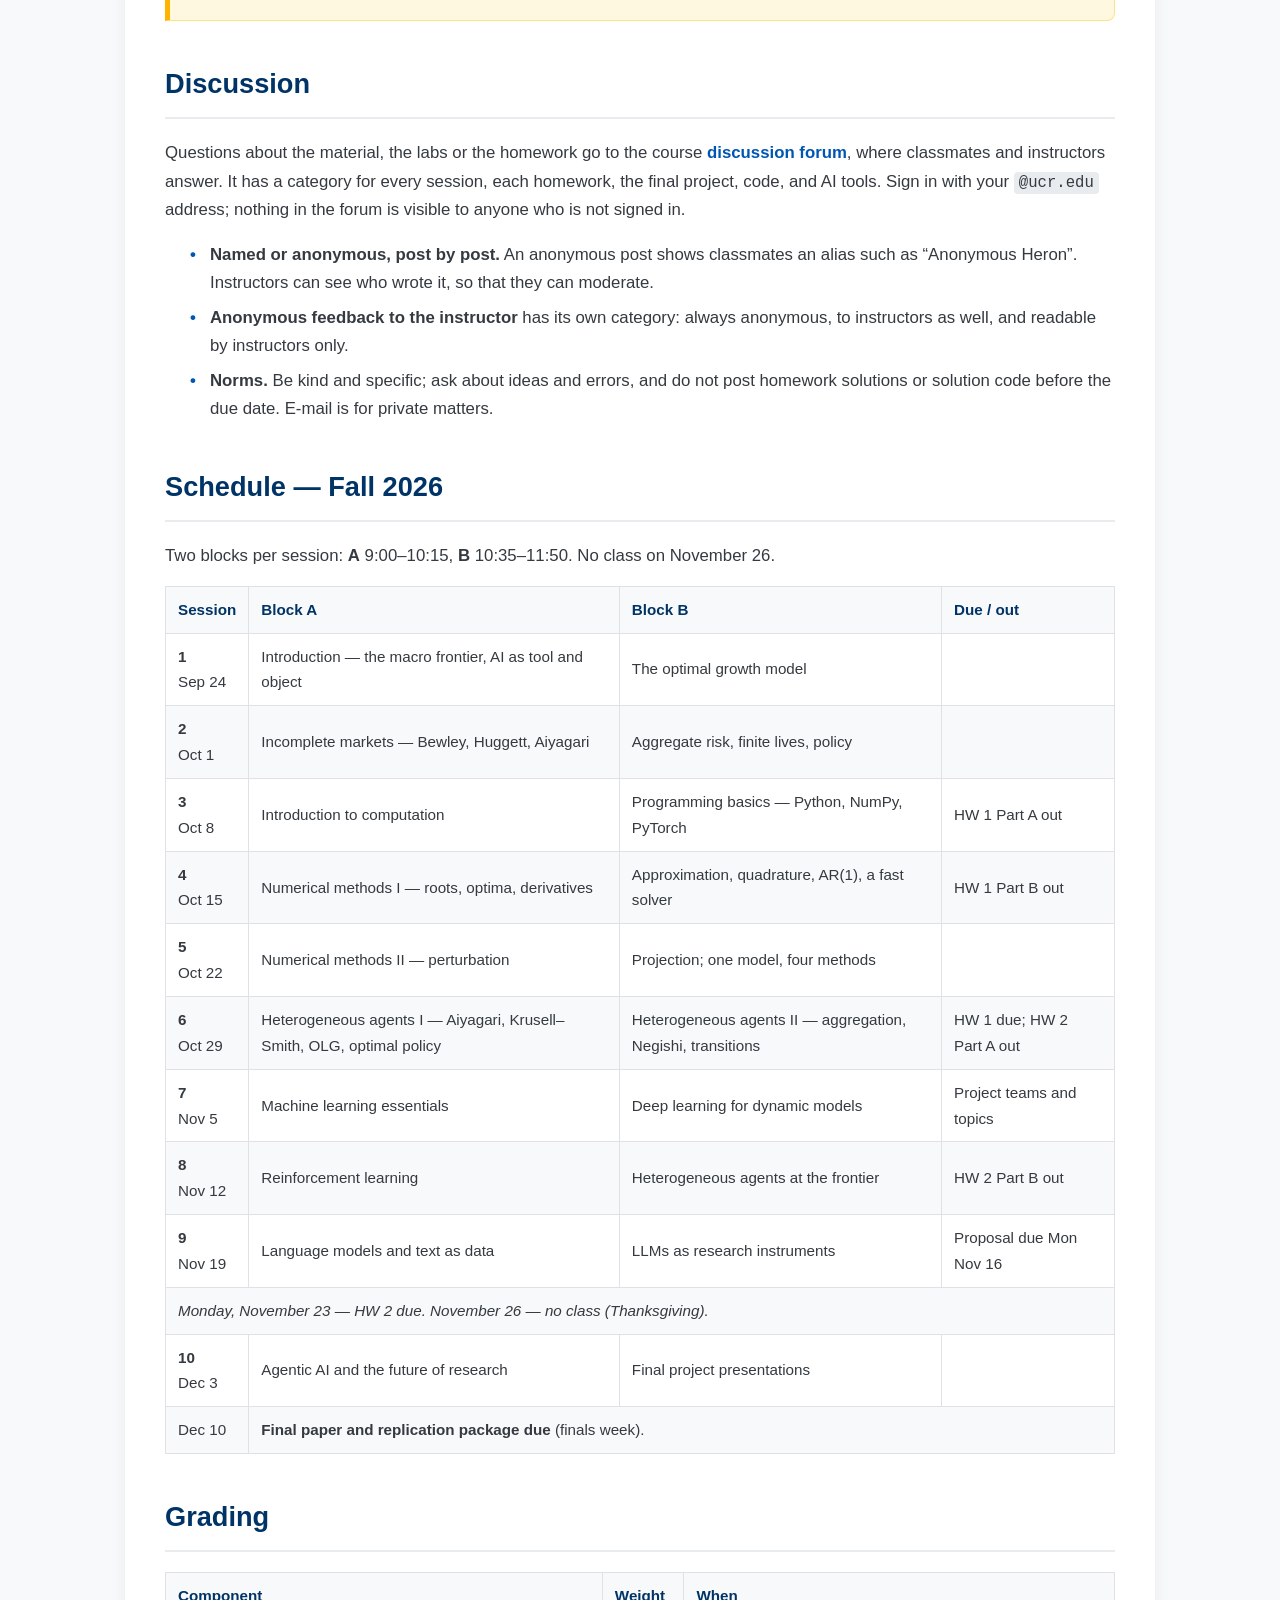
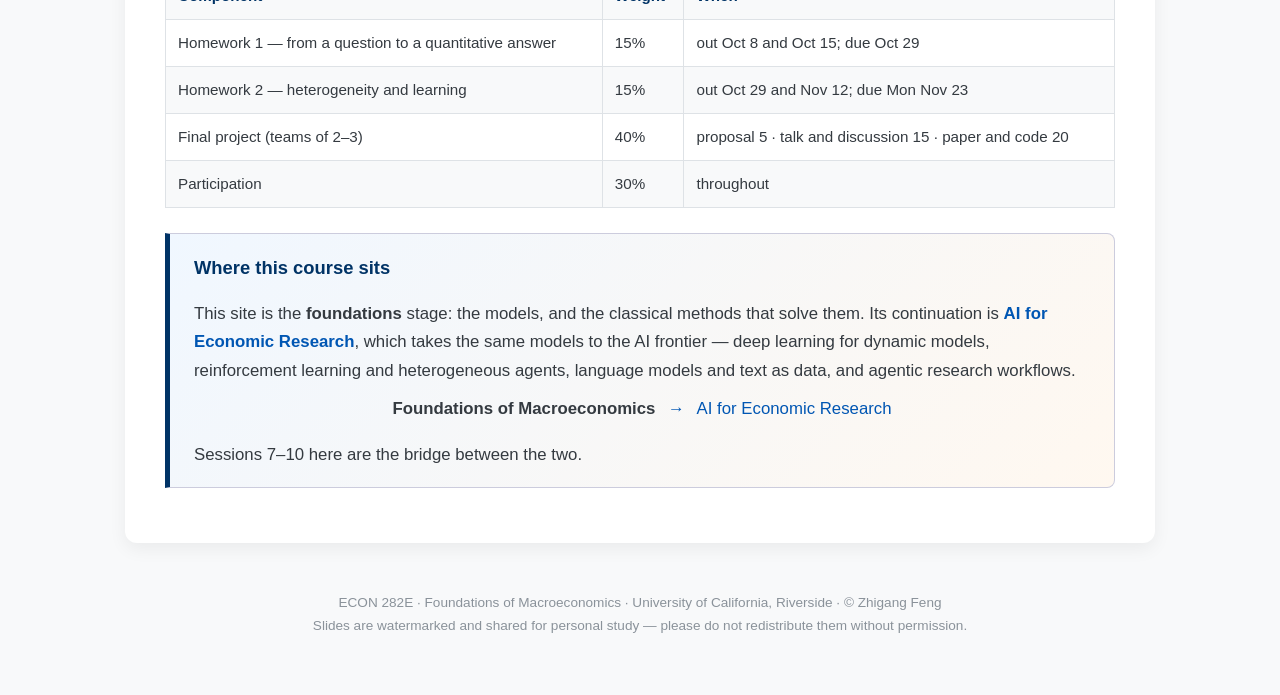
==== commit 658cbfb6: "Post HW1 (redesigned), final-project guidelines, the course forum, and the refreshed syllabus Co-Aut" ====
--- a/index.html
+++ b/index.html
@@ -67,6 +67,10 @@
 				<span class="ql-title">📝 Assignments</span>
 				<span class="ql-sub">Homework and the final project</span>
 			</a>
+			<a class="quicklink" href="forum/index.html">
+				<span class="ql-title">💬 Discussion</span>
+				<span class="ql-sub">Ask, answer &mdash; named or anonymous</span>
+			</a>
 		</div>
 
 		<!-- Start here -->
@@ -91,6 +95,24 @@
 			Session&nbsp;3 &mdash; prior experience helps but is not assumed.
 		</div>
 
+		<!-- Discussion -->
+		<h2>Discussion</h2>
+		<p>Questions about the material, the labs or the homework go to the course
+		<a href="forum/index.html"><strong>discussion forum</strong></a>, where classmates and
+		instructors answer. It has a category for every session, each homework, the final project,
+		code, and AI tools. Sign in with your <code>@ucr.edu</code> address; nothing in the forum is
+		visible to anyone who is not signed in.</p>
+		<ul>
+			<li><strong>Named or anonymous, post by post.</strong> An anonymous post shows classmates an
+				alias such as &ldquo;Anonymous Heron&rdquo;. Instructors can see who wrote it, so that
+				they can moderate.</li>
+			<li><strong>Anonymous feedback to the instructor</strong> has its own category: always
+				anonymous, to instructors as well, and readable by instructors only.</li>
+			<li><strong>Norms.</strong> Be kind and specific; ask about ideas and errors, and do not post
+				homework solutions or solution code before the due date. E-mail is for private
+				matters.</li>
+		</ul>
+
 		<!-- Schedule -->
 		<h2>Schedule &mdash; Fall&nbsp;2026</h2>
 		<p>Two blocks per session: <strong>A</strong> 9:00&ndash;10:15, <strong>B</strong>
@@ -104,12 +126,12 @@
 				<tr><td><strong>2</strong><br>Oct 1</td><td>Incomplete markets &mdash; Bewley, Huggett, Aiyagari</td><td>Aggregate risk, finite lives, policy</td><td></td></tr>
 				<tr><td><strong>3</strong><br>Oct 8</td><td>Introduction to computation</td><td>Programming basics &mdash; Python, NumPy, PyTorch</td><td>HW&nbsp;1&nbsp;Part&nbsp;A out</td></tr>
 				<tr><td><strong>4</strong><br>Oct 15</td><td>Numerical methods I &mdash; roots, optima, derivatives</td><td>Approximation, quadrature, AR(1), a fast solver</td><td>HW&nbsp;1&nbsp;Part&nbsp;B out</td></tr>
-				<tr><td><strong>5</strong><br>Oct 22</td><td>Numerical methods II &mdash; perturbation</td><td>Projection; one model, four methods</td><td>HW&nbsp;1 due</td></tr>
-				<tr><td><strong>6</strong><br>Oct 29</td><td>Heterogeneous agents I &mdash; Aiyagari, Krusell&ndash;Smith, OLG, optimal policy</td><td>Heterogeneous agents II &mdash; aggregation, Negishi, transitions</td><td>HW&nbsp;2 out</td></tr>
+				<tr><td><strong>5</strong><br>Oct 22</td><td>Numerical methods II &mdash; perturbation</td><td>Projection; one model, four methods</td><td></td></tr>
+				<tr><td><strong>6</strong><br>Oct 29</td><td>Heterogeneous agents I &mdash; Aiyagari, Krusell&ndash;Smith, OLG, optimal policy</td><td>Heterogeneous agents II &mdash; aggregation, Negishi, transitions</td><td>HW&nbsp;1 due; HW&nbsp;2 Part&nbsp;A out</td></tr>
 				<tr><td><strong>7</strong><br>Nov 5</td><td>Machine learning essentials</td><td>Deep learning for dynamic models</td><td>Project teams and topics</td></tr>
-				<tr><td><strong>8</strong><br>Nov 12</td><td>Reinforcement learning</td><td>Heterogeneous agents at the frontier</td><td>HW&nbsp;2 due</td></tr>
+				<tr><td><strong>8</strong><br>Nov 12</td><td>Reinforcement learning</td><td>Heterogeneous agents at the frontier</td><td>HW&nbsp;2 Part&nbsp;B out</td></tr>
 				<tr><td><strong>9</strong><br>Nov 19</td><td>Language models and text as data</td><td>LLMs as research instruments</td><td>Proposal due Mon Nov&nbsp;16</td></tr>
-				<tr><td colspan="4"><em>November 26 &mdash; no class (Thanksgiving).</em></td></tr>
+				<tr><td colspan="4"><em>Monday, November 23 &mdash; HW&nbsp;2 due. November 26 &mdash; no class (Thanksgiving).</em></td></tr>
 				<tr><td><strong>10</strong><br>Dec 3</td><td>Agentic AI and the future of research</td><td>Final project presentations</td><td></td></tr>
 				<tr><td>Dec 10</td><td colspan="3"><strong>Final paper and replication package due</strong> (finals week).</td></tr>
 			</tbody>
@@ -120,8 +142,8 @@
 		<table>
 			<thead><tr><th>Component</th><th>Weight</th><th>When</th></tr></thead>
 			<tbody>
-				<tr><td>Homework 1 &mdash; dynamic programming and numerical methods</td><td>15%</td><td>out Oct 8 and Oct 15; due Oct 22</td></tr>
-				<tr><td>Homework 2 &mdash; heterogeneity and learning</td><td>15%</td><td>out Oct 29; due Nov 12</td></tr>
+				<tr><td>Homework 1 &mdash; from a question to a quantitative answer</td><td>15%</td><td>out Oct 8 and Oct 15; due Oct 29</td></tr>
+				<tr><td>Homework 2 &mdash; heterogeneity and learning</td><td>15%</td><td>out Oct 29 and Nov 12; due Mon Nov 23</td></tr>
 				<tr><td>Final project (teams of 2&ndash;3)</td><td>40%</td><td>proposal 5 · talk and discussion 15 · paper and code 20</td></tr>
 				<tr><td>Participation</td><td>30%</td><td>throughout</td></tr>
 			</tbody>
--- a/assets/style.css
+++ b/assets/style.css
@@ -265,3 +265,85 @@
 	.container { margin: 12px; padding: 20px 18px; }
 	h1 { font-size: 1.7em; }
 }
+
+/* ============================================================
+   Discussion forum (forum/index.html)
+   ============================================================ */
+.forum-about { background: #f0f7ff; border: 1px solid #b3d4fc; border-radius: 8px; padding: 10px 18px; margin: 0 0 20px; }
+.forum-about summary { cursor: pointer; color: #003366; }
+.forum-about ul { margin: 10px 0 4px; }
+.forum-muted { color: #6c757d; font-size: 0.93em; }
+.forum-h2 { font-size: 1.45em; margin-top: 6px; }
+.forum-h3 { font-size: 1.1em; margin: 0 0 8px; color: #003366; }
+.forum-panel { max-width: 640px; }
+.forum-userbar { display: flex; flex-wrap: wrap; justify-content: space-between; gap: 6px 16px; font-size: 0.95em;
+	color: #555; padding: 8px 0 12px; border-bottom: 1px solid #e9ecef; margin-bottom: 14px; }
+.forum-userbar-actions a { margin-left: 14px; }
+.forum-toolbar { display: flex; flex-wrap: wrap; gap: 8px 10px; align-items: center; margin-bottom: 12px; }
+.forum-toolbar input[type=search] { flex: 1; min-width: 160px; }
+.forum-toolbar select, .forum-toolbar input, .forum-form input[type=text], .forum-form input[type=email],
+.forum-form select, .forum-form textarea {
+	font: inherit; font-size: 0.97em; padding: 8px 10px; border: 1px solid #ced4da; border-radius: 6px; background: #fff; box-sizing: border-box; }
+.forum-toolbar button.btn, .forum-form button.btn { border: 1px solid #0056b3; cursor: pointer; font: inherit; font-weight: 600; font-size: 0.95em; }
+.forum-form { display: flex; flex-direction: column; gap: 12px; }
+.forum-form label { display: flex; flex-direction: column; gap: 4px; font-weight: 600; color: #003366; font-size: 0.95em; }
+.forum-form textarea { width: 100%; min-height: 140px; font-family: "SFMono-Regular", Consolas, Menlo, monospace; font-size: 0.92em; line-height: 1.5; }
+.forum-form label.forum-anon { flex-direction: row; flex-wrap: wrap; align-items: baseline; gap: 6px; font-weight: 600; }
+.forum-anon-note { font-weight: 400; flex-basis: 100%; }
+.forum-actions { display: flex; flex-wrap: wrap; gap: 10px; }
+.forum-catinfo { color: #555; font-size: 0.95em; margin: 0 0 8px; }
+.forum-list { border-top: 1px solid #e9ecef; }
+.forum-row { display: flex; gap: 14px; align-items: center; padding: 12px 6px; border-bottom: 1px solid #e9ecef; color: inherit; }
+.forum-row:hover { background: #f8f9fa; text-decoration: none; }
+.forum-row.is-pinned { background: #fffdf2; }
+.forum-row.is-hidden { opacity: 0.6; }
+.forum-row-main { flex: 1; min-width: 0; display: flex; flex-direction: column; gap: 2px; }
+.forum-row-title { font-weight: 600; color: #003366; overflow-wrap: anywhere; }
+.forum-row-meta { font-size: 0.88em; color: #6c757d; }
+.forum-row-count { text-align: center; min-width: 52px; font-weight: 700; color: #0056b3; font-size: 1.1em; line-height: 1.1; }
+.forum-row-count small { display: block; font-weight: 400; font-size: 0.68em; color: #6c757d; }
+.forum-chip { display: inline-block; background: #e9ecef; border-radius: 4px; padding: 0 6px; margin-right: 6px; font-size: 0.92em; color: #495057; }
+.forum-badge { display: inline-block; padding: 0 7px; margin-right: 6px; border-radius: 20px; font-size: 0.74em; font-weight: 600; vertical-align: middle; }
+.forum-badge-instr { background: #e8f0fe; border: 1px solid #0056b3; color: #0056b3; margin-left: 6px; }
+.forum-badge-pin { background: #fff3e0; border: 1px solid #ff9800; color: #e65100; }
+.forum-badge-ok { background: #e6f4ea; border: 1px solid #34a853; color: #137333; }
+.forum-badge-lock { background: #f1f3f4; border: 1px solid #bdc1c6; color: #5f6368; }
+.forum-revealed { margin-left: 6px; color: #8a5a00; font-size: 0.9em; }
+.forum-thread-head { margin-bottom: 8px; }
+.forum-thread-head .forum-h2 { border-bottom: none; margin-bottom: 4px; overflow-wrap: anywhere; }
+.forum-modbar { display: flex; flex-wrap: wrap; gap: 4px 12px; align-items: center; font-size: 0.92em; padding: 6px 10px;
+	background: #f8f9fa; border-radius: 6px; margin-bottom: 8px; }
+.forum-posts { display: flex; flex-direction: column; gap: 12px; margin: 10px 0 24px; }
+.forum-post { border: 1px solid #e0e0e0; border-radius: 8px; padding: 12px 16px; background: #fff; }
+.forum-post.is-opening { border-left: 5px solid #0056b3; }
+.forum-post.is-endorsed { border-left: 5px solid #34a853; }
+.forum-post.is-hidden { background: #f8f9fa; opacity: 0.75; }
+.forum-post-head { font-size: 0.92em; margin-bottom: 6px; display: flex; flex-wrap: wrap; gap: 2px 6px; align-items: baseline; }
+.forum-post-actions { display: flex; flex-wrap: wrap; gap: 6px 14px; align-items: center; margin-top: 8px; font-size: 0.9em; }
+.forum-body { overflow-wrap: anywhere; }
+.forum-body p { margin: 0 0 8px; }
+.forum-body pre { background: #f6f8fa; border: 1px solid #e9ecef; border-radius: 6px; padding: 10px 12px; overflow-x: auto; font-size: 0.88em; line-height: 1.45; }
+.forum-body pre code { background: none; padding: 0; }
+.forum-body blockquote { border-left: 3px solid #ced4da; margin: 6px 0; padding: 2px 12px; color: #555; }
+.forum-body .katex-display { overflow-x: auto; overflow-y: hidden; padding: 2px 0; }
+.forum-body img { max-width: 100%; }
+.forum-body ul { padding-left: 22px; }
+.forum-quote { display: block; border-left: 3px solid #b3d4fc; background: #f0f7ff; padding: 4px 10px; margin: 0 0 8px;
+	font-size: 0.9em; color: #495057; border-radius: 0 6px 6px 0; text-decoration: none; }
+.forum-linkbtn { background: none; border: none; padding: 0; color: #0056b3; font: inherit; cursor: pointer; }
+.forum-linkbtn:hover { text-decoration: underline; }
+.forum-vote { background: #fff; border: 1px solid #ced4da; border-radius: 20px; padding: 1px 10px; font: inherit; font-size: 0.95em; cursor: pointer; color: #495057; }
+.forum-vote.is-on { background: #e8f0fe; border-color: #0056b3; color: #0056b3; }
+.forum-vote:disabled { cursor: default; opacity: 0.6; }
+.forum-editor-bar { display: flex; justify-content: flex-end; font-size: 0.9em; }
+.forum-preview { border: 1px dashed #ced4da; border-radius: 6px; padding: 10px 12px; min-height: 80px; }
+.forum-reply { border-top: 2px solid #e9ecef; padding-top: 14px; }
+.forum-flash { position: sticky; top: 8px; z-index: 5; }
+@media (max-width: 640px) {
+	.forum-row { padding: 10px 2px; }
+	.forum-row-count { min-width: 40px; }
+	.forum-userbar-actions a { margin-left: 0; margin-right: 14px; }
+	.forum-toolbar .btn { flex: 1; text-align: center; }
+}
+/* "Discuss" link beside a heading (assignments page) */
+h2 .forum-discuss { font-size: 0.55em; font-weight: 600; margin-left: 6px; vertical-align: middle; }
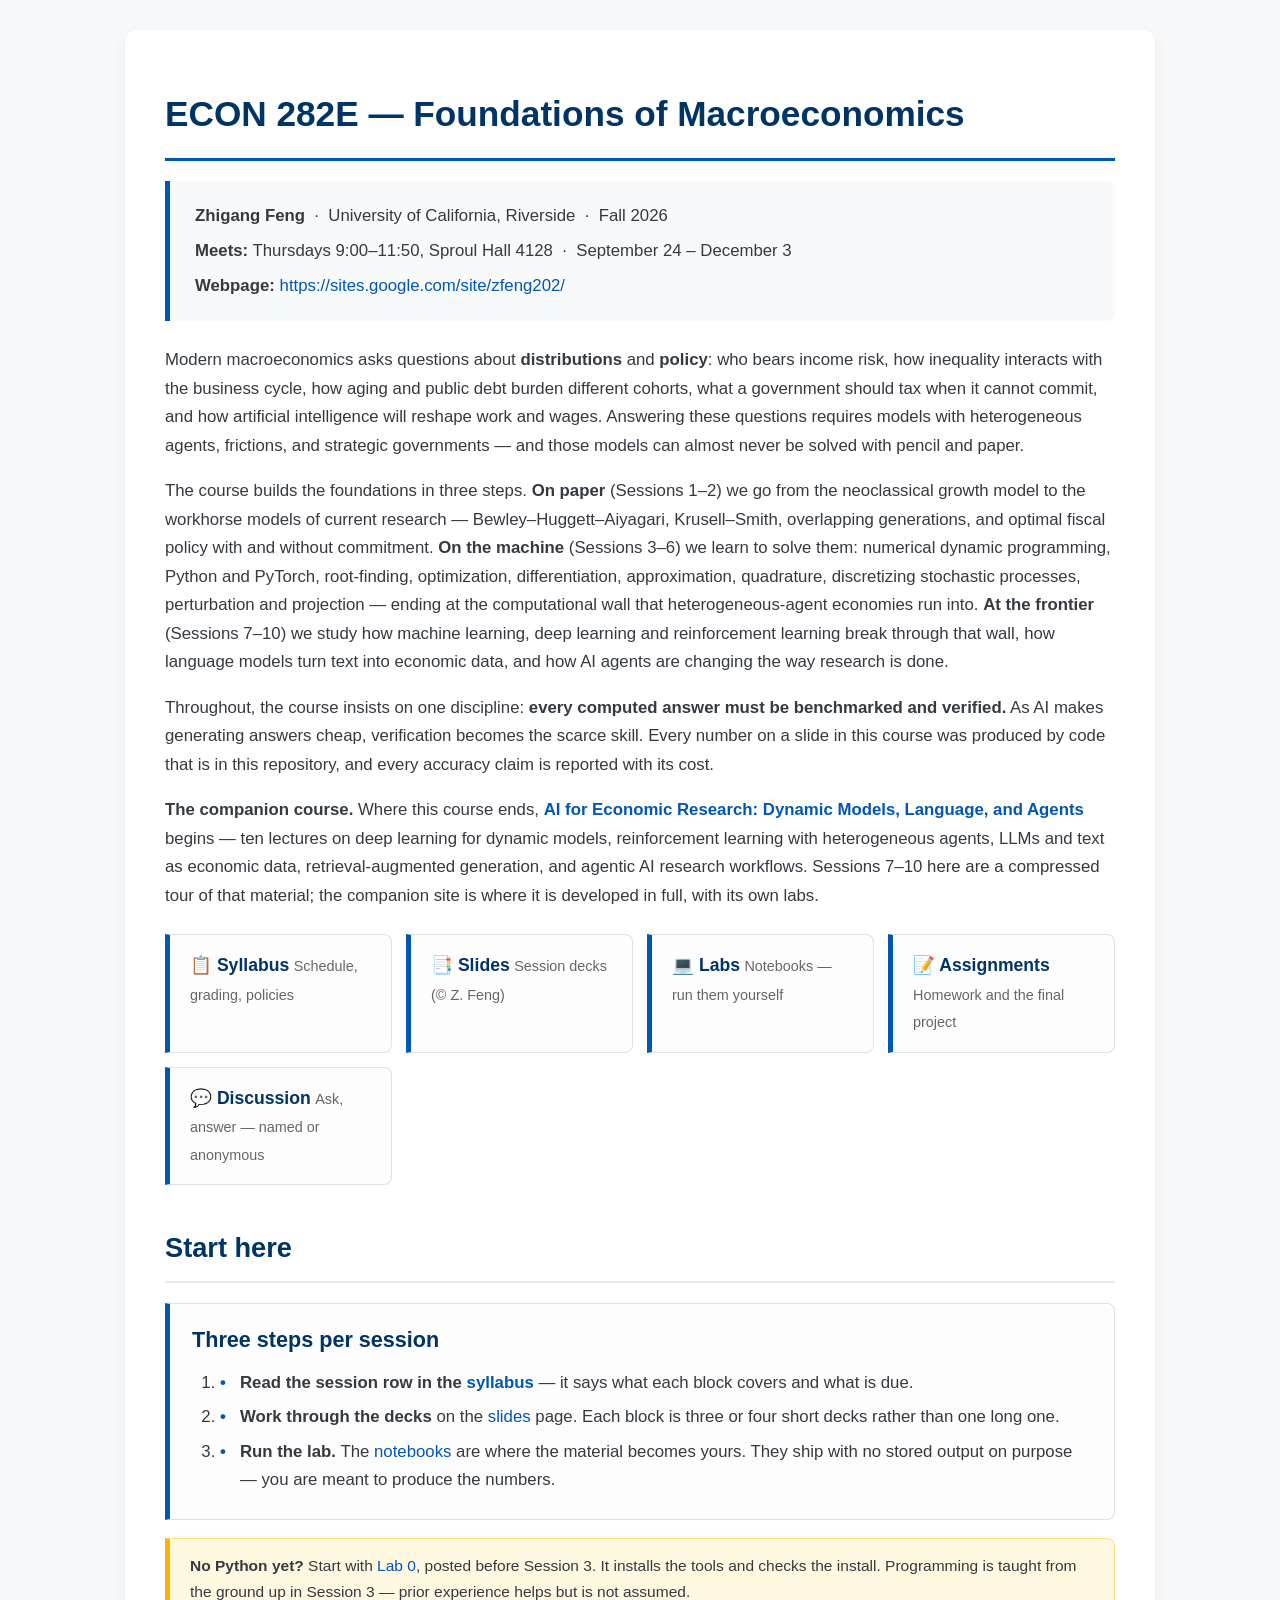
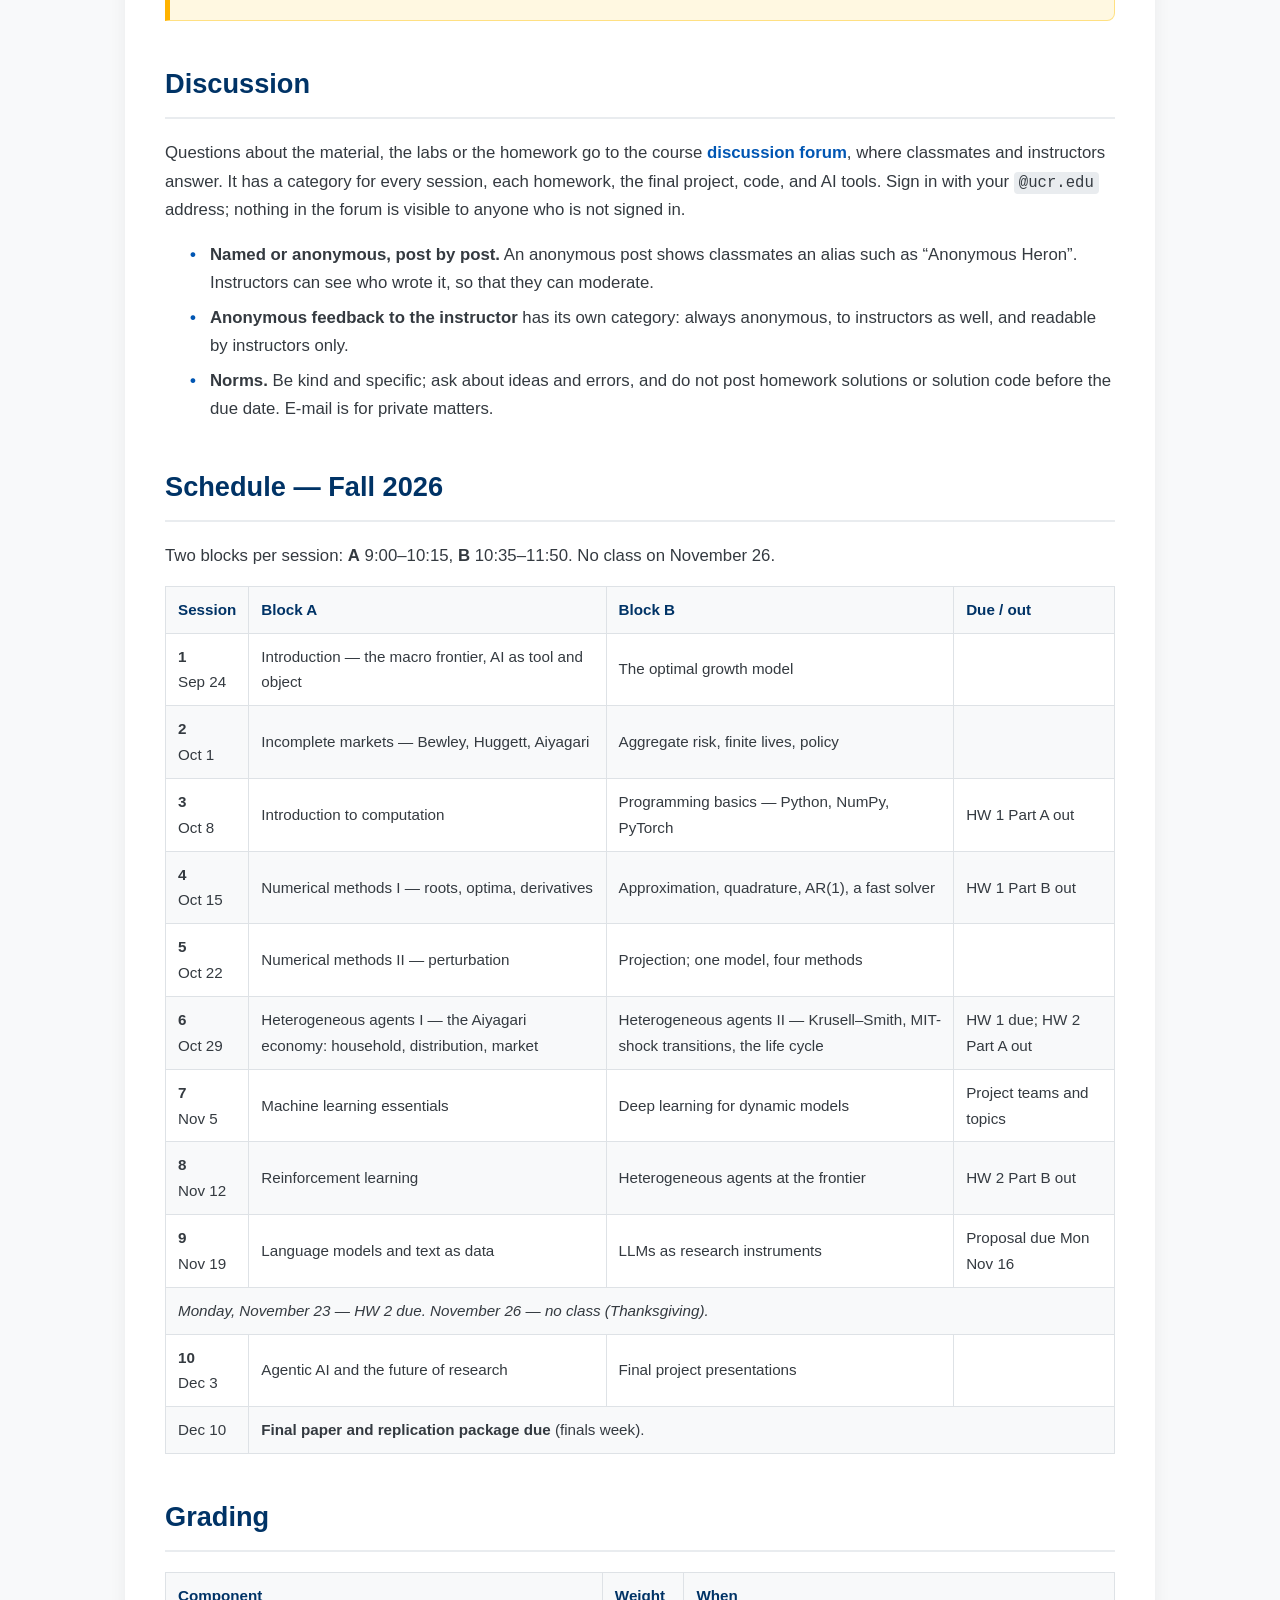
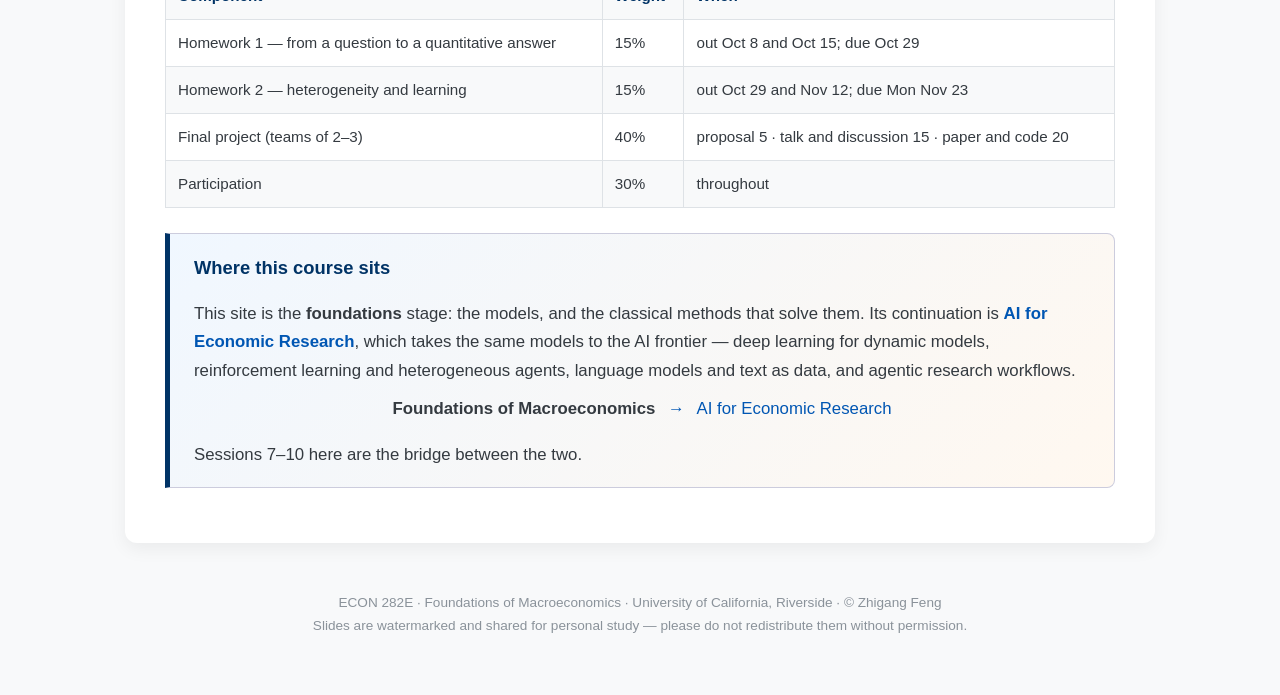
==== commit fdd72a69: "Release Session 6: four decks, Lab 6, site rows Co-Authored-By: Claude Fable 5.1 <noreply@anthropic." ====
--- a/index.html
+++ b/index.html
@@ -127,7 +127,7 @@
 				<tr><td><strong>3</strong><br>Oct 8</td><td>Introduction to computation</td><td>Programming basics &mdash; Python, NumPy, PyTorch</td><td>HW&nbsp;1&nbsp;Part&nbsp;A out</td></tr>
 				<tr><td><strong>4</strong><br>Oct 15</td><td>Numerical methods I &mdash; roots, optima, derivatives</td><td>Approximation, quadrature, AR(1), a fast solver</td><td>HW&nbsp;1&nbsp;Part&nbsp;B out</td></tr>
 				<tr><td><strong>5</strong><br>Oct 22</td><td>Numerical methods II &mdash; perturbation</td><td>Projection; one model, four methods</td><td></td></tr>
-				<tr><td><strong>6</strong><br>Oct 29</td><td>Heterogeneous agents I &mdash; Aiyagari, Krusell&ndash;Smith, OLG, optimal policy</td><td>Heterogeneous agents II &mdash; aggregation, Negishi, transitions</td><td>HW&nbsp;1 due; HW&nbsp;2 Part&nbsp;A out</td></tr>
+				<tr><td><strong>6</strong><br>Oct 29</td><td>Heterogeneous agents I &mdash; the Aiyagari economy: household, distribution, market</td><td>Heterogeneous agents II &mdash; Krusell&ndash;Smith, MIT-shock transitions, the life cycle</td><td>HW&nbsp;1 due; HW&nbsp;2 Part&nbsp;A out</td></tr>
 				<tr><td><strong>7</strong><br>Nov 5</td><td>Machine learning essentials</td><td>Deep learning for dynamic models</td><td>Project teams and topics</td></tr>
 				<tr><td><strong>8</strong><br>Nov 12</td><td>Reinforcement learning</td><td>Heterogeneous agents at the frontier</td><td>HW&nbsp;2 Part&nbsp;B out</td></tr>
 				<tr><td><strong>9</strong><br>Nov 19</td><td>Language models and text as data</td><td>LLMs as research instruments</td><td>Proposal due Mon Nov&nbsp;16</td></tr>
